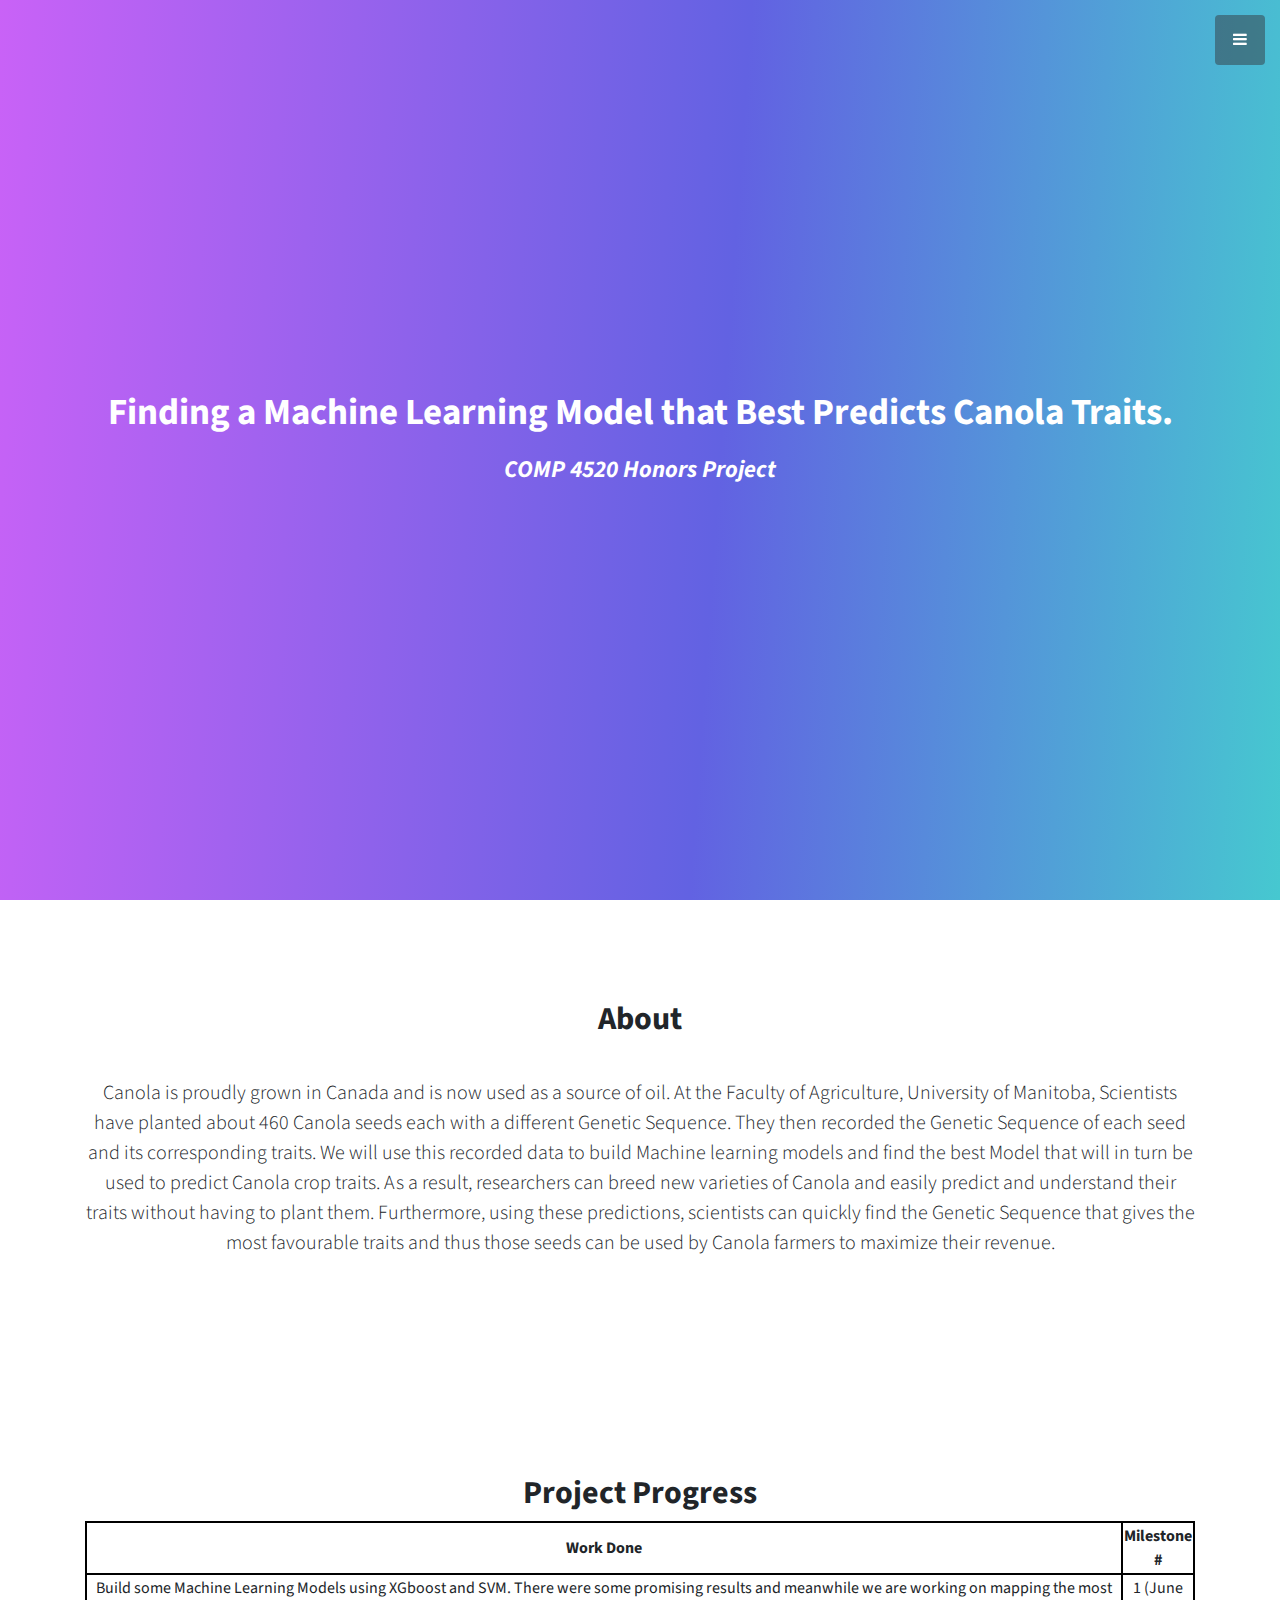
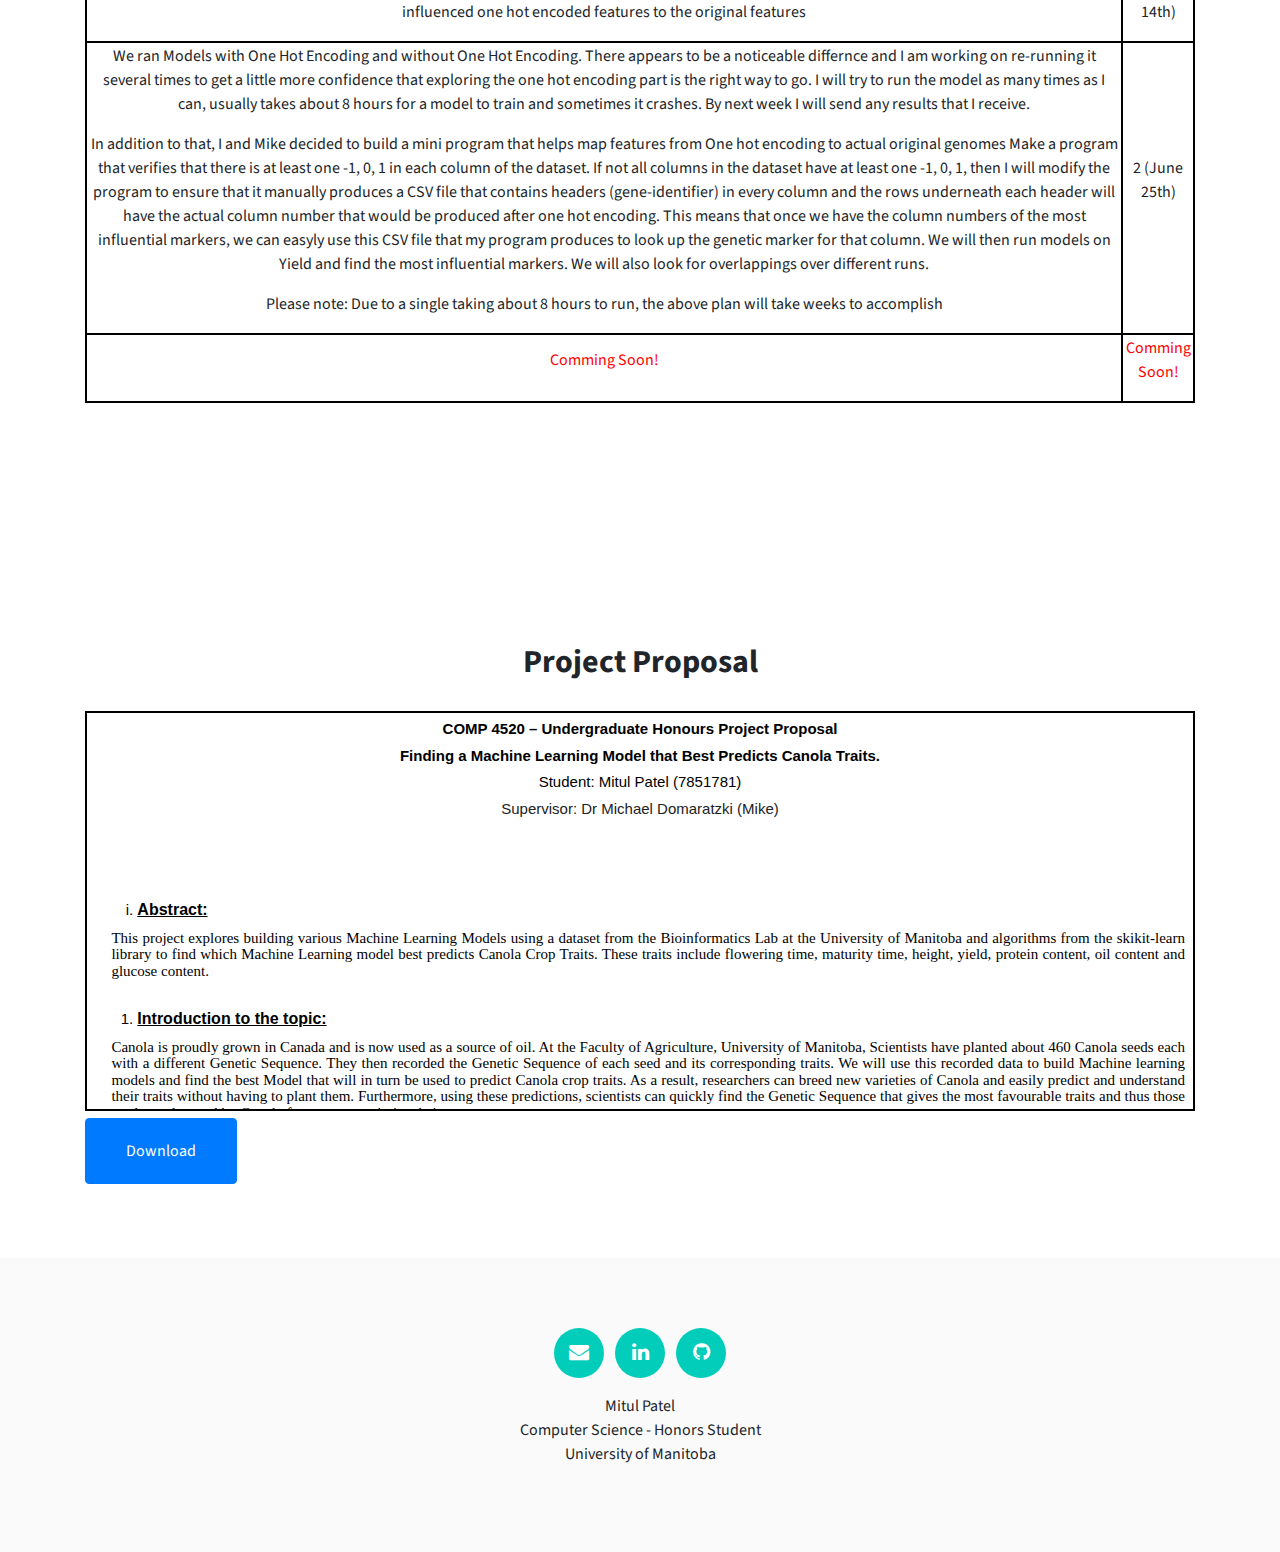
==== index.html @ 6c2f64d9 "update 2" ====
<!DOCTYPE html>
<html lang="en">

<head>
  <meta charset="UTF-8">
  <meta name="viewport" content="width=device-width, initial-scale=1, shrink-to-fit=no">
  <meta name="description" content="">
  <meta name="author" content="">
  <link rel="icon" type="image/png" href="images/favicon-32x32.png" sizes="32x32" />
  <link rel="icon" type="image/png" href="images/favicon-16x16.png" sizes="16x16" />

  <title>Bioinformatics Project</title>
  <!--stylesheet-->


  <link href="https://fonts.googleapis.com/css?family=Source+Sans+Pro:400,700,900" rel="stylesheet">
  <link href="https://maxcdn.bootstrapcdn.com/font-awesome/4.7.0/css/font-awesome.min.css" rel="stylesheet" type="text/css">
  <link href="styles/styles.css" rel="stylesheet" type="text/css">
  <link href="styles/custom-responsive-styles.css" rel="stylesheet" type="text/css">

  <!--scripts-->
  <script type="text/javascript" src="scripts/jquery-3.2.1.min.js"></script>
  <script type="text/javascript" src="scripts/all-plugins.js"></script>
  <script type="text/javascript" src="scripts/plugins-activate.js"></script>

  <style>
  table{

        border: solid 2px black;
  }

  tr, td, th{
    border: solid 2px black;
  }
  </style>

</head>

<body id="page-top">
  <!-- Navigation -->

  <a class="menu-toggle rounded" href="#">
    <i class="fa fa-bars"></i>
  </a>
  <nav id="sidebar-wrapper">
    <ul class="sidebar-nav">
      <li class="sidebar-brand">
        <a class="smooth-scroll" href="#Header"></a>
      </li>
      <li class="sidebar-nav-item">
        <a class="smooth-scroll" href="#page-top">Home</a>
      </li>
      <li class="sidebar-nav-item">
        <a class="smooth-scroll" href="#About">About</a>
      </li>
      <li class="sidebar-nav-item">
        <a class="smooth-scroll" href="#ProjectProgress">Project Progress</a>
      </li>
      <li class="sidebar-nav-item">
        <a class="smooth-scroll" href="#ProjectProposal">Project Proposal</a>
      </li>

    </ul>
  </nav>
  <!-- Header Starts -->
  <section id="Banner" class="content-section">
    <div class="container content-wrap text-center">
      <p style="font-weight: bold;font-size: 2.3em;">Finding a Machine Learning Model that Best Predicts Canola Traits.</p>
      <h3 >
          <em>COMP 4520 Honors Project</em>
        </h3>
    </div>
    <div class="overlay"></div>
  </section>
  <!-- Header Ends -->
  <!-- About Us Starts -->
  <section id="About" class="content-section">
    <div class="container text-center">
      <div class="row">
        <div class="col-lg-12">
          <div class="block-heading">
            <h2>About</h2>
          </div>
          <p class="lead">Canola is proudly grown in Canada and is now used as a source of oil. At the Faculty of Agriculture, University of Manitoba, Scientists have planted about 460 Canola seeds each with a different Genetic Sequence. They then recorded the Genetic Sequence of each seed and its corresponding traits. We will use this recorded data to build Machine learning models and find the best Model that will in turn be used to predict Canola crop traits. As a result, researchers can breed new varieties of Canola and easily predict and understand their traits without having to plant them. Furthermore, using these predictions, scientists can quickly find the Genetic Sequence that gives the most favourable traits and thus those seeds can be used by Canola farmers to maximize their revenue. </p>
        </div>
      </div>
    </div>
  </section>
  <!-- About Us Starts -->
  <section id="ProjectProgress" class="content-section text-center">
    <div class="container">
      <div class="block-heading">
        <h2>Project Progress</h2>
        <div>
          <table>

            <tr>
              <th style="width: 110%;">Work Done</th>
              <th>Milestone #</th>
            </tr>

            <tr>
              <td><p> Build some Machine Learning Models using XGboost and SVM. There were some promising results and meanwhile we are working on mapping the most influenced one hot encoded features to the original features </p></td>
              <td><p> 1 (June 14th)</p></td>
            </tr>
            
            <tr>
              <td>
                <p>We ran Models with One Hot Encoding and without One Hot Encoding. There appears to be a noticeable differnce and I am working on re-running it several times
                to get a little more confidence that exploring the one hot encoding part is the right way to go. I will try to run the model as many times as I can, usually takes about 8 hours for a model to train and sometimes it crashes. By next week I will send any results that I receive.</p>
                  
                <p>In addition to that, I and Mike decided to build a mini program that helps map features from One hot encoding to 
                actual original genomes

                
                Make a program that verifies that there is at least one -1, 0, 1 in each column of the dataset.
                If not all columns in the dataset have at least one -1, 0, 1, then I will modify the program to ensure that it manually produces a CSV file that contains headers (gene-identifier) in every column and 
                  the rows underneath each header will have the actual column number that would be produced after one hot encoding. This means that once we have the column numbers of the most influential markers, we can easyly use this
                  CSV file that my program produces to look up the genetic marker for that column.
                  
                  We will then run models on Yield and find the most influential markers. We will also look for overlappings over different runs.</p>
               
                <p>Please note: Due to a single taking about 8 hours to run, the above plan will take weeks to accomplish</p>
                
              </td>
              <td><p > 2 (June 25th)</p></td>
            </tr>
            
            <tr>
              <td><p style="color:red" >Comming Soon!</p></td>
              <td><p style="color:red" >Comming Soon!</p></td>
            </tr>

          </table>
        </div>

      </div>

  </section>
  <section class="content-section text-center" id="ProjectProposal">
    <div class="container">
      <div class="block-heading">
        <h2 style="margin-bottom:30px">Project Proposal </h2>
        <iframe src="Template-UGradHonours.html" style="width: -webkit-fill-available;
    height: 400px;    border: solid 2px black;"></iframe><button type="submit" style="float:left" class="btn btn-primary btn-xl" onclick="window.open('UGradHonours.pdf')">Download</button>




      </div>



    </div>
  </section>

  <footer class="footer text-center">
    <div class="container">
      <ul class="list-inline">
        <li class="list-inline-item">
          <a class="social-link rounded-circle text-white" href="mailto:patelm5@myumanitoba.ca">
              <i class="fa fa-envelope" aria-hidden="true"></i>
            </a>
        </li>

        <li class="list-inline-item">
          <a class="social-link rounded-circle text-white" href="https://www.linkedin.com/in/mitul-patel-6a8853182/">
              <i class="fa fa-linkedin" aria-hidden="true"></i>
            </a>
        </li>

        <li class="list-inline-item">
          <a class="social-link rounded-circle text-white" href="https://github.com/Mitul264">
              <i class="fa fa-github" aria-hidden="true"></i>
            </a>
        </li>


      </ul>
      <p>Mitul Patel<br>Computer Science - Honors Student<br>University of Manitoba</p>

    </div>
  </footer>
</body>

</html>
---- styles/custom-responsive-styles.css ----
/*Extra small devices (portrait phones, less than 576px)*/
@media (max-width: 575px) {
  .content-section {
    padding-top: 70px;
    padding-bottom: 70px;
  }
  .logo i {
    font-size: 40px;
  }
  #Banner .content-wrap h1 {
    font-size: 36px;
  }
  #Banner .content-wrap h3 {
    font-size: 20px;
  }



  .btn-xl {
    padding: 15px 30px;
  }
  .content-section-heading h2 {
    font-size: 30px;
  }
  #Portfolio .portfolio-wrapper .each-portfolio {
    float: none;
    margin: 0 auto 20px;
    width: 100%;
    display: block;
  }
  #customers-testimonials .item {
    margin-bottom: 0;
  }
  #Contact .contact-wrapper {
    border-right: none;
    margin-right: 0;
    padding: 0;
  }
  #Contact .contact-wrapper span {
    font-size: 18px;
  }
  .address-block,
  #Contact .address-block.border-bottom {
    margin-bottom: 40px;
    padding: 0 15px 30px;
  }
  footer.footer .social-link {
    height: 50px;
    width: 50px;
    font-size: 18px;
  }
  .owl-nav {
    display: none !important;
  }
}
/*Small devices (landscape phones, 576px and up)*/
@media (min-width: 576px) and (max-width: 767px) {
  .logo i {
    font-size: 40px;
  }
  .content-section {
    padding-top: 70px;
    padding-bottom: 70px;
  }
  #Banner .content-wrap h1 {
    font-size: 36px;
  }
  #Banner .content-wrap h3 {
    font-size: 20px;
  }
  .btn-xl {
    padding: 15px 30px;
  }
  .content-section-heading h2 {
    font-size: 30px;
  }
  #Portfolio .portfolio-wrapper .each-portfolio {
    float: none;
    margin: 0 auto 20px;
    width: 100%;
    display: block;
  }
  #customers-testimonials .item {
    margin-bottom: 0;
  }
  #Contact .contact-wrapper {
    border-right: none;
    margin-right: 0;
    padding: 0;
  }
  #Contact .contact-wrapper span {
    font-size: 18px;
  }
  .address-block,
  #Contact .address-block.border-bottom {
    margin-bottom: 40px;
    padding: 0 15px 30px;
  }
  footer.footer .social-link {
    height: 50px;
    width: 50px;
    font-size: 18px;
  }
  .owl-nav {
    display: none !important;
  }
}
/*Medium devices (tablets, 768px and up)*/
@media (min-width: 768px) and (max-width: 991px) {
  .content-section {
    padding-top: 70px;
    padding-bottom: 70px;
  }
  #Banner .content-wrap h1 {
    font-size: 40px;
  }
  #Banner .content-wrap h3 {
    font-size: 24px;
  }
  .btn-xl {
    padding: 20px 30px;
  }
  .content-section-heading h2 {
    font-size: 30px;
  }
  #Contact .contact-wrapper span {
    font-size: 16px;
  }
  footer.footer .social-link {
    height: 50px;
    width: 50px;
    font-size: 18px;
  }
  .owl-nav {
    display: none !important;
  }
  #Contact .c-icon {
    margin-right: 10px;
  }
}
/*Large devices (desktops, 992px and up)*/
@media (min-width: 992px) and (max-width: 1199px) {
  .content-section {
    padding-top: 70px;
    padding-bottom: 70px;
  }
  #Banner .content-wrap h1 {
    font-size: 40px;
  }
  #Banner .content-wrap h3 {
    font-size: 24px;
  }
  .btn-xl {
    padding: 20px 30px;
  }
  .content-section-heading h2 {
    font-size: 30px;
  }
  #Contact .contact-wrapper span {
    font-size: 16px;
  }
  footer.footer .social-link {
    height: 50px;
    width: 50px;
    font-size: 18px;
  }
  .owl-nav {
    display: none !important;
  }
  #Contact .c-icon {
    margin-right: 10px;
  }
}
/*Extra large devices (large desktops, 1200px and up)*/
@media (min-width: 1200px) {}
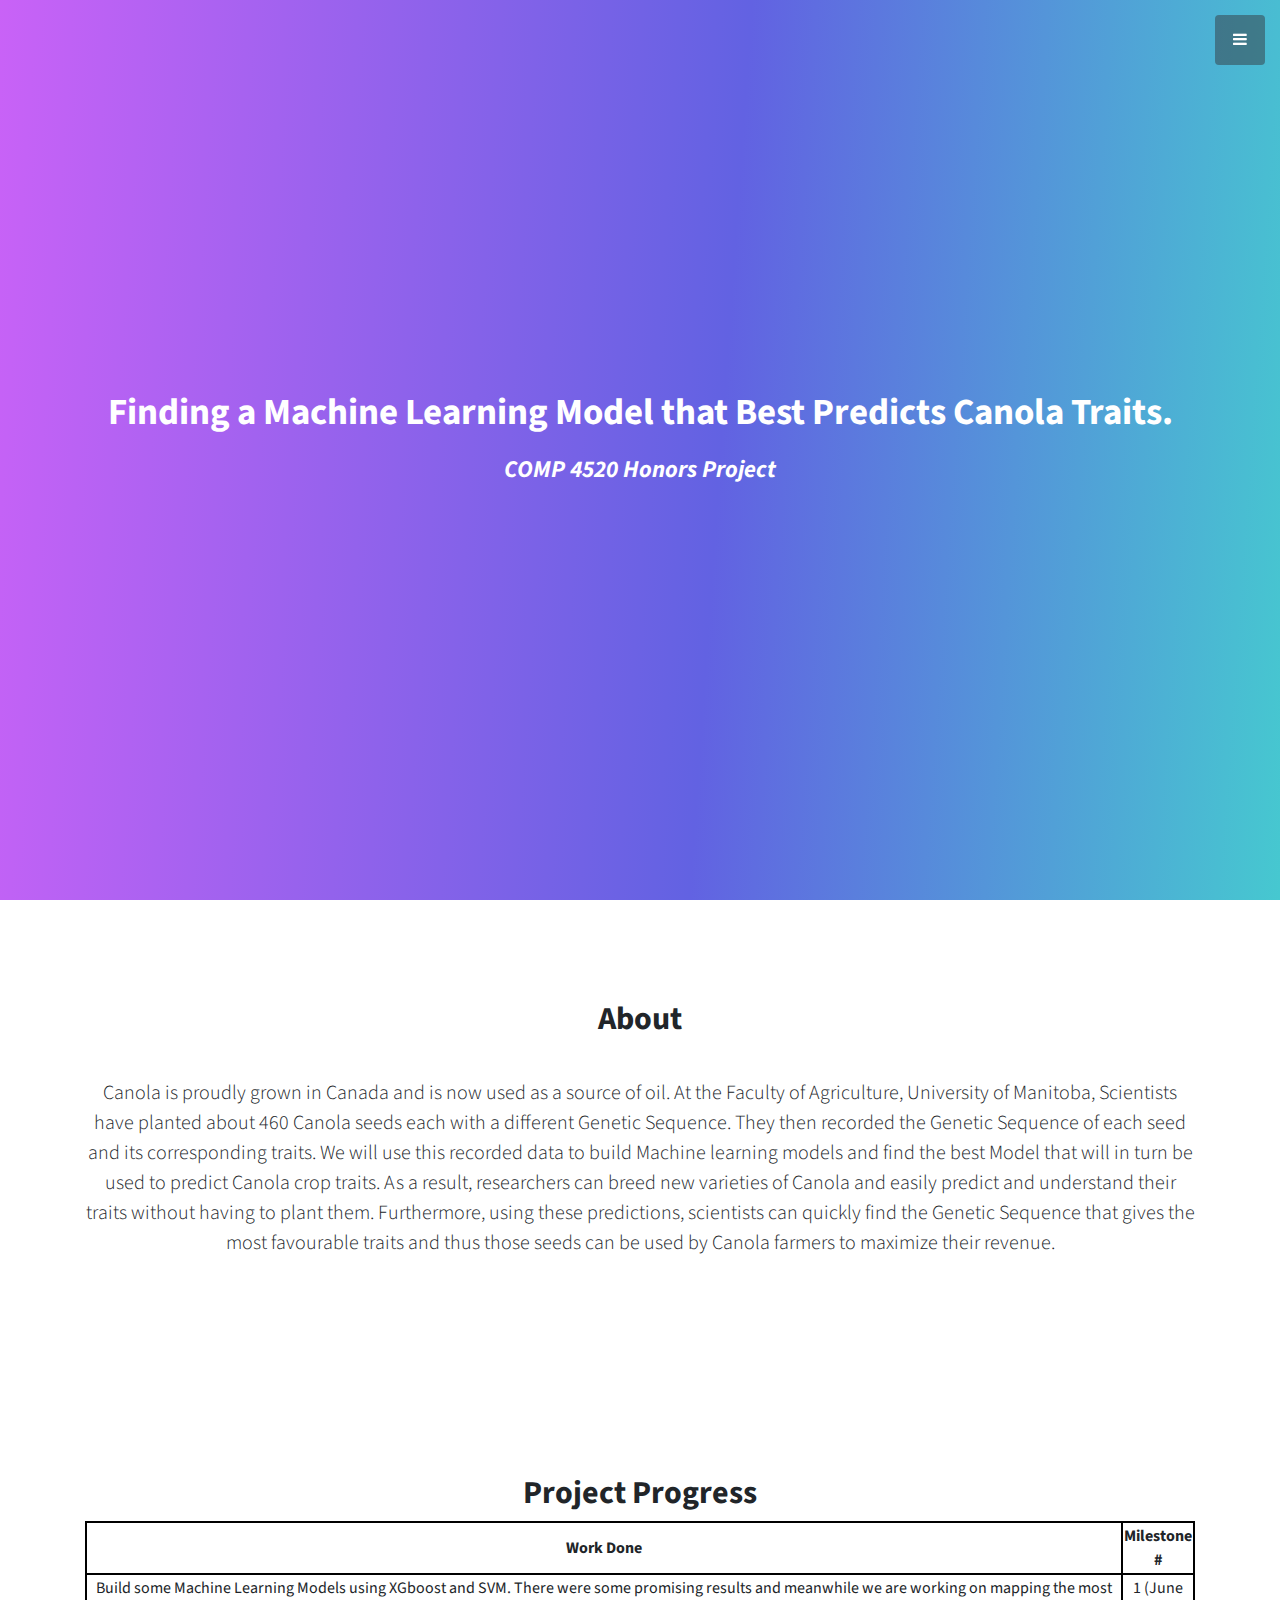
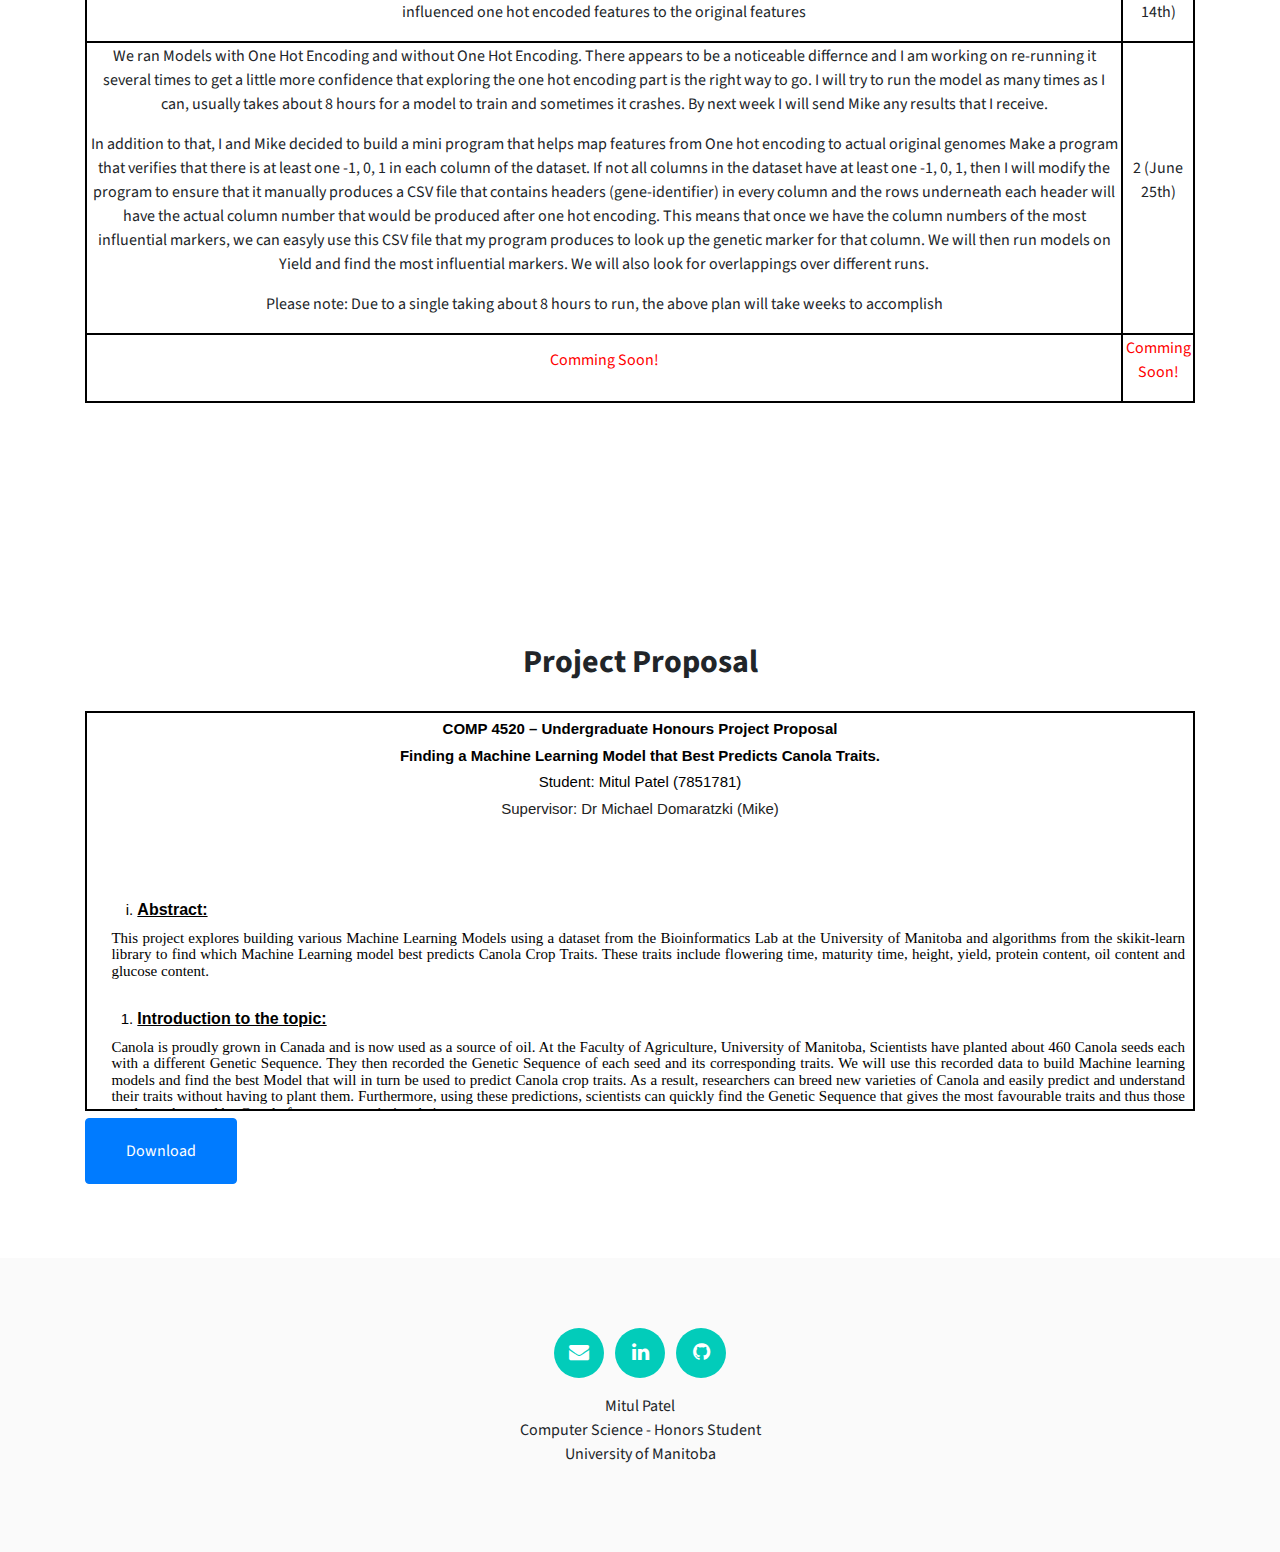
==== commit eb9c8a99: "updated" ====
--- a/index.html
+++ b/index.html
@@ -107,7 +107,7 @@
             <tr>
               <td>
                 <p>We ran Models with One Hot Encoding and without One Hot Encoding. There appears to be a noticeable differnce and I am working on re-running it several times
-                to get a little more confidence that exploring the one hot encoding part is the right way to go. I will try to run the model as many times as I can, usually takes about 8 hours for a model to train and sometimes it crashes. By next week I will send any results that I receive.</p>
+                to get a little more confidence that exploring the one hot encoding part is the right way to go. I will try to run the model as many times as I can, usually takes about 8 hours for a model to train and sometimes it crashes. By next week I will send Mike any results that I receive.</p>
                   
                 <p>In addition to that, I and Mike decided to build a mini program that helps map features from One hot encoding to 
                 actual original genomes
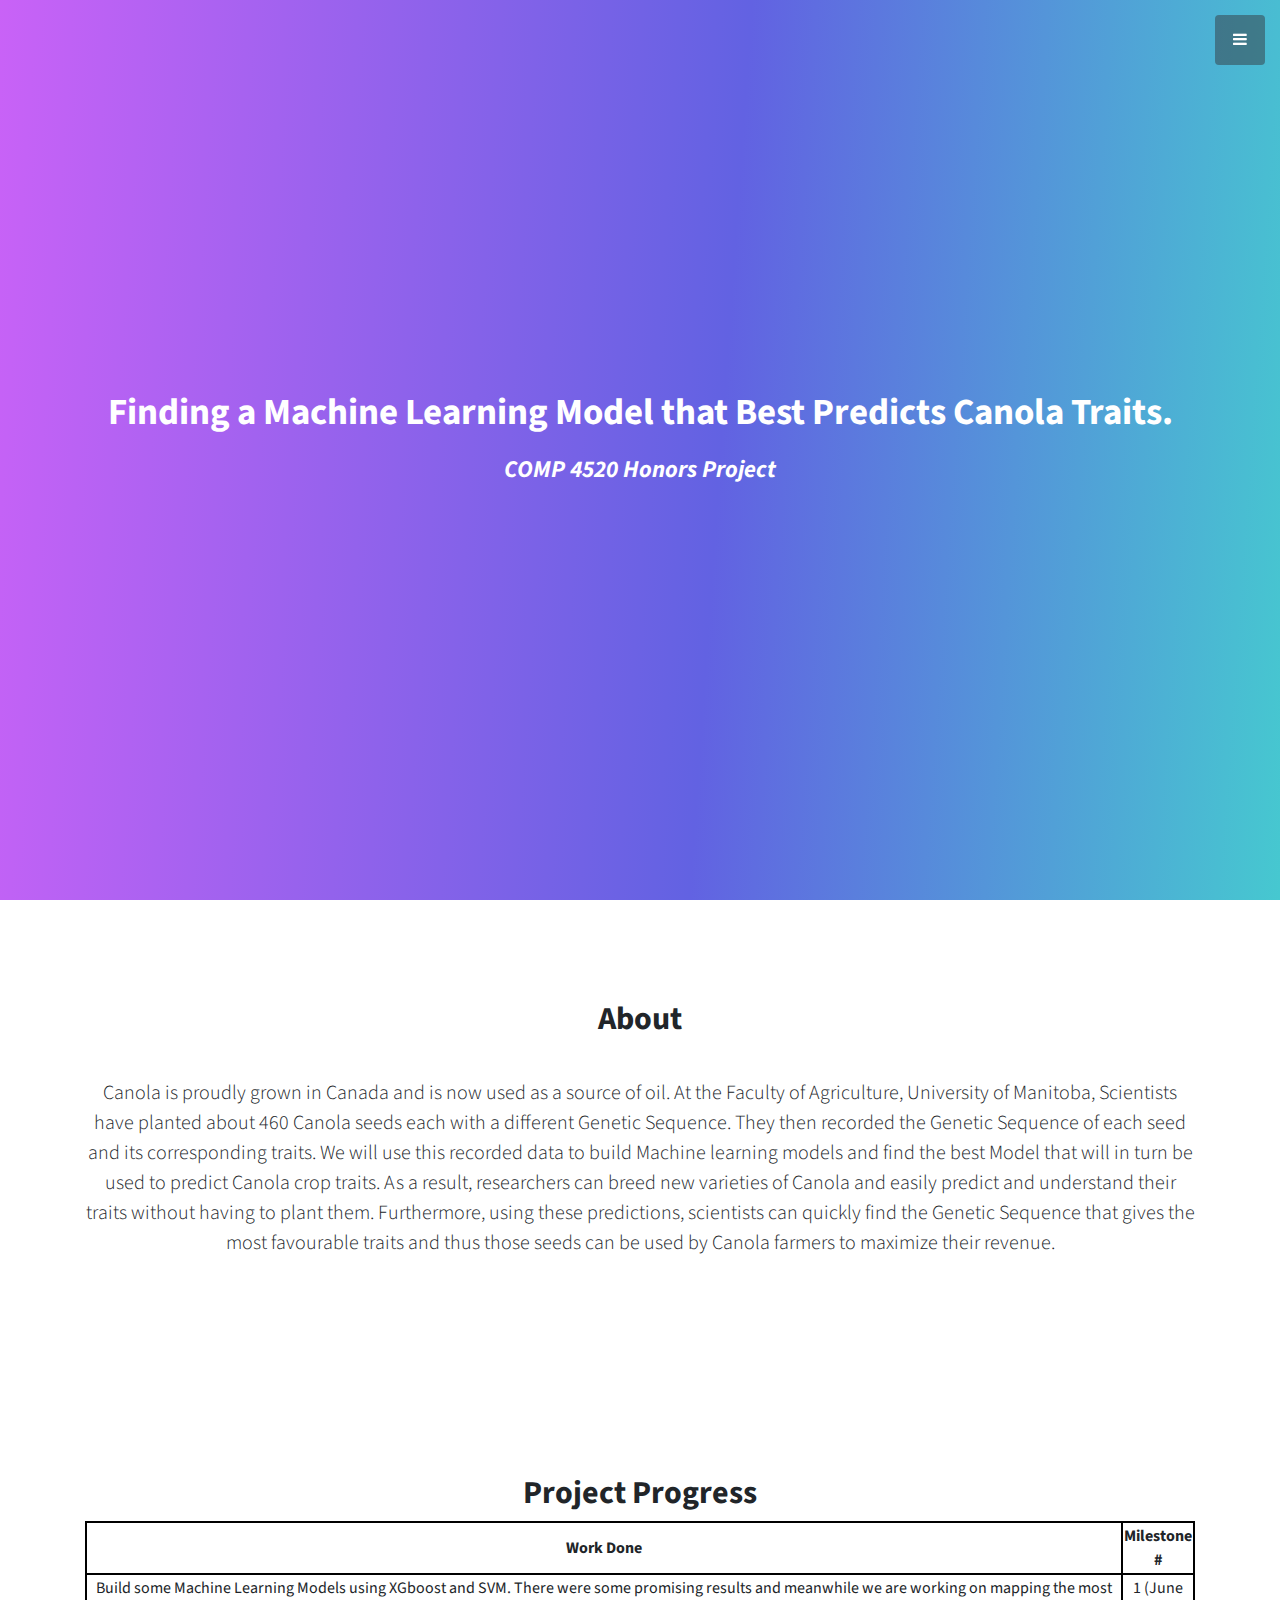
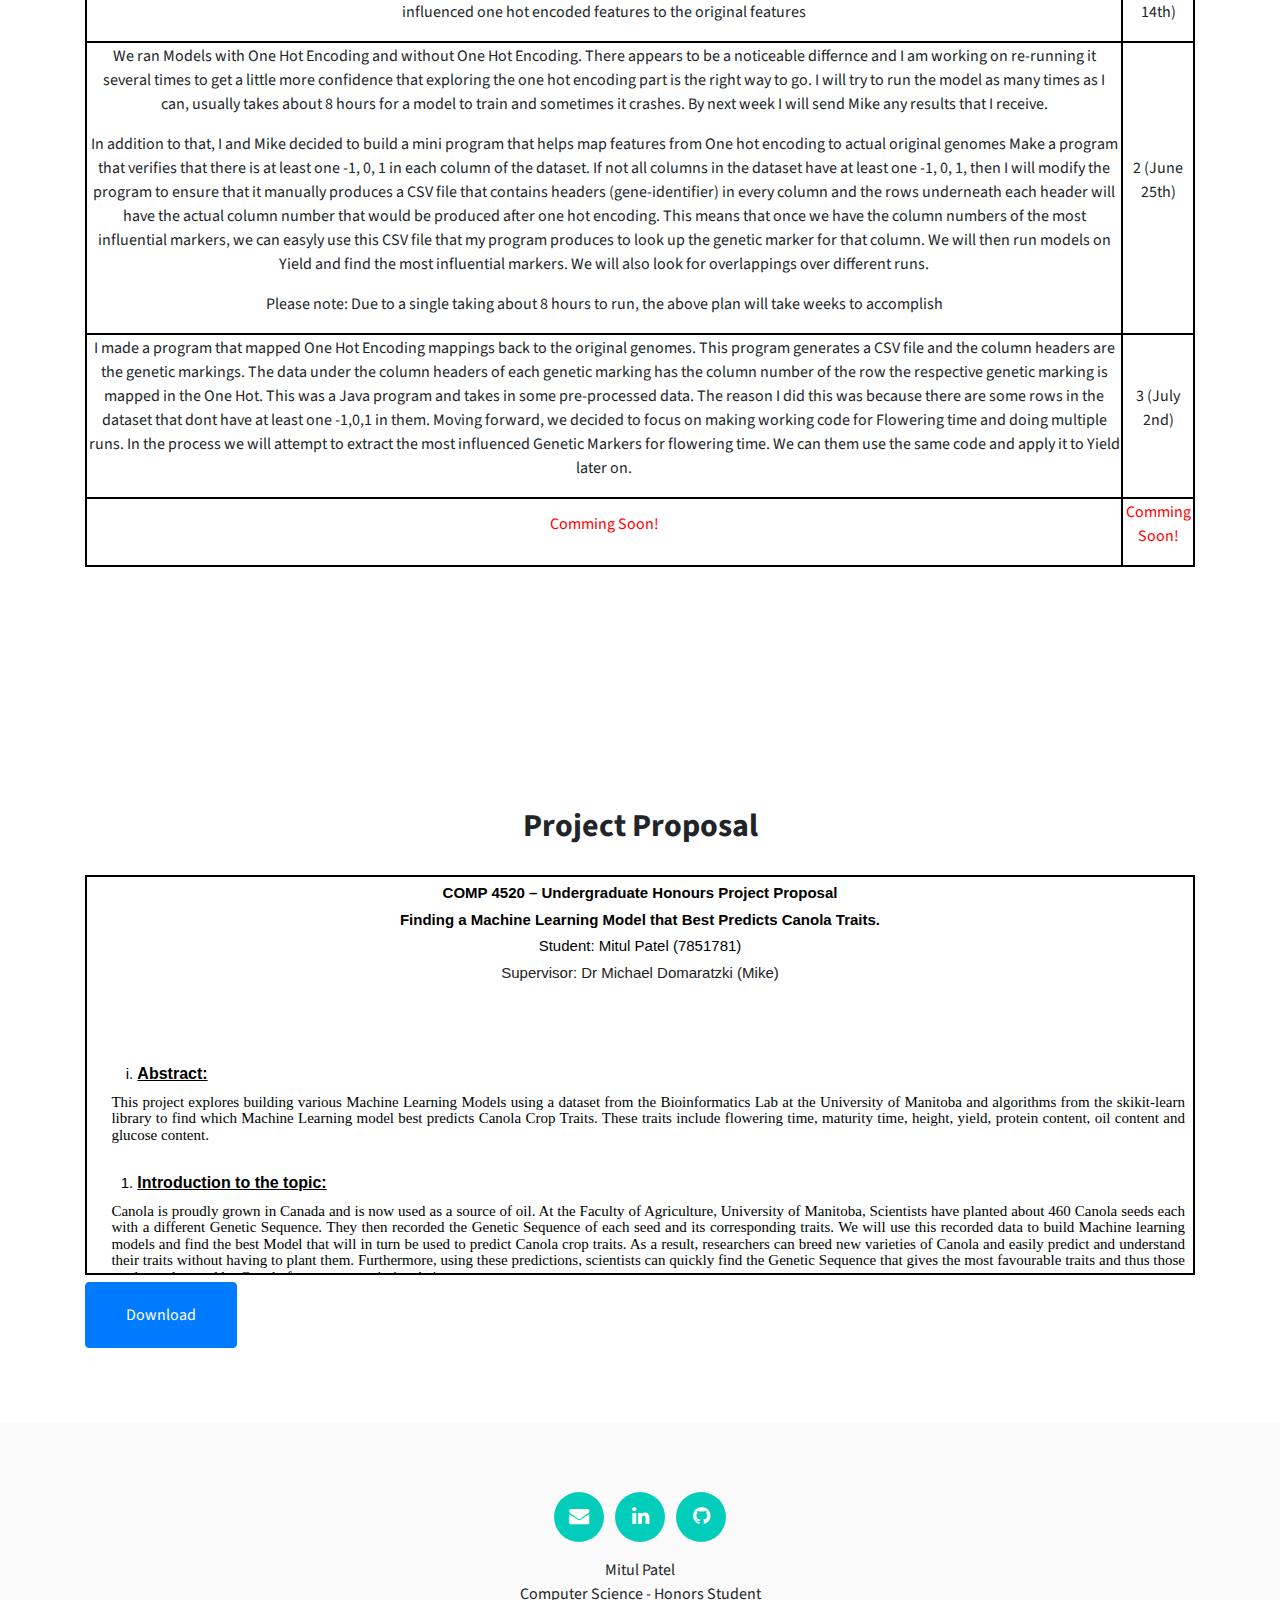
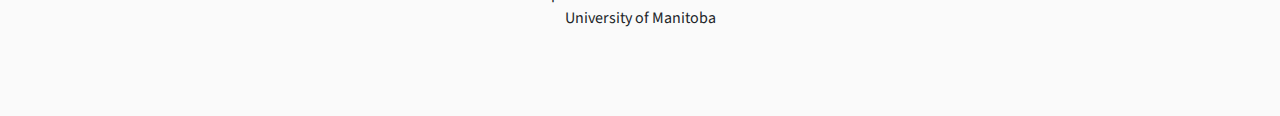
==== commit abd0452b: "Update index.html" ====
--- a/index.html
+++ b/index.html
@@ -127,6 +127,15 @@
             </tr>
             
             <tr>
+              <td><p>I made a program that mapped One Hot Encoding mappings back to the original genomes. This program generates a CSV file and the column headers are the genetic markings. The data under the column headers of each
+                genetic marking has the column number of the row the respective genetic marking is mapped in the One Hot. This was a Java program and takes in some pre-processed data. The reason I did this was because there are some rows
+                in the dataset that dont have at least one -1,0,1 in them. Moving forward, we decided to focus on making working code for Flowering time and doing multiple runs. In the process we will attempt
+                to extract the most influenced Genetic Markers for flowering time. We can them use the same code and apply it to Yield later on.
+                </p></td>
+              <td><p>3 (July 2nd)</p></td>
+            </tr>
+            
+            <tr>
               <td><p style="color:red" >Comming Soon!</p></td>
               <td><p style="color:red" >Comming Soon!</p></td>
             </tr>
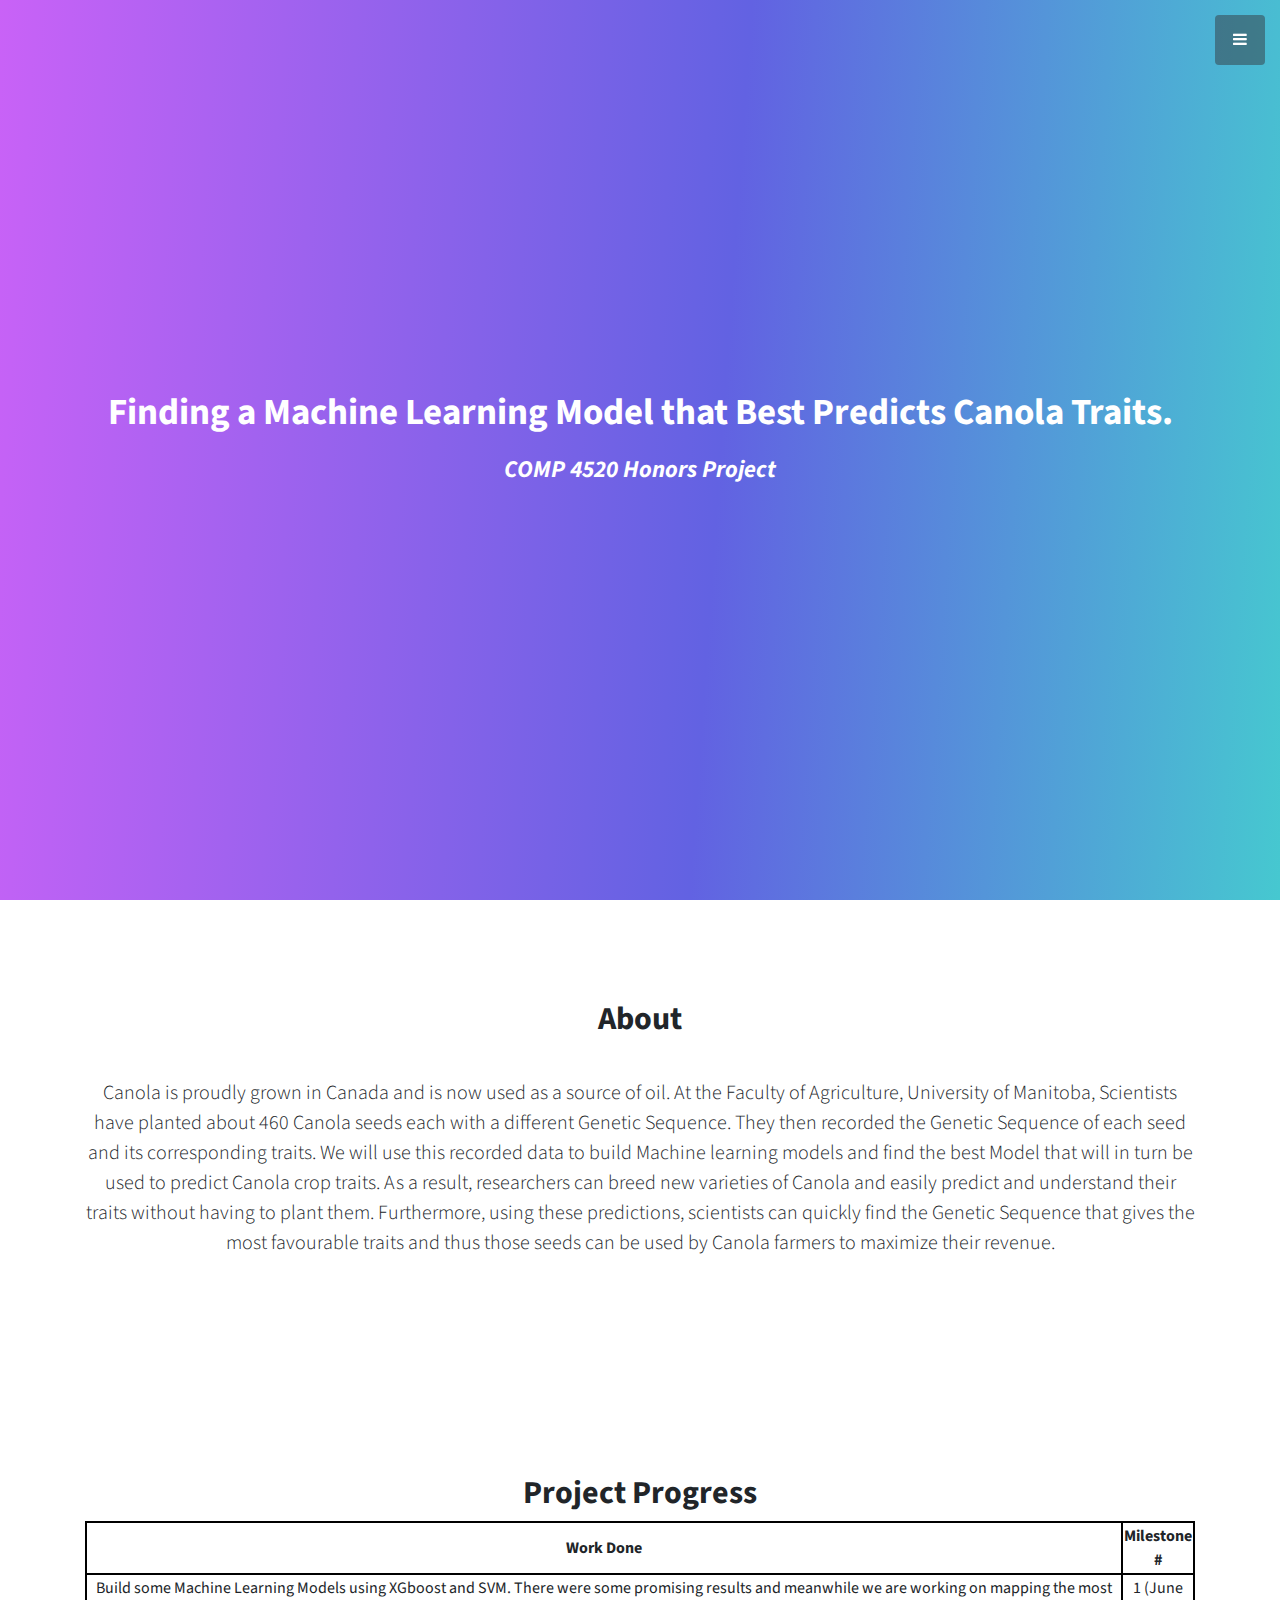
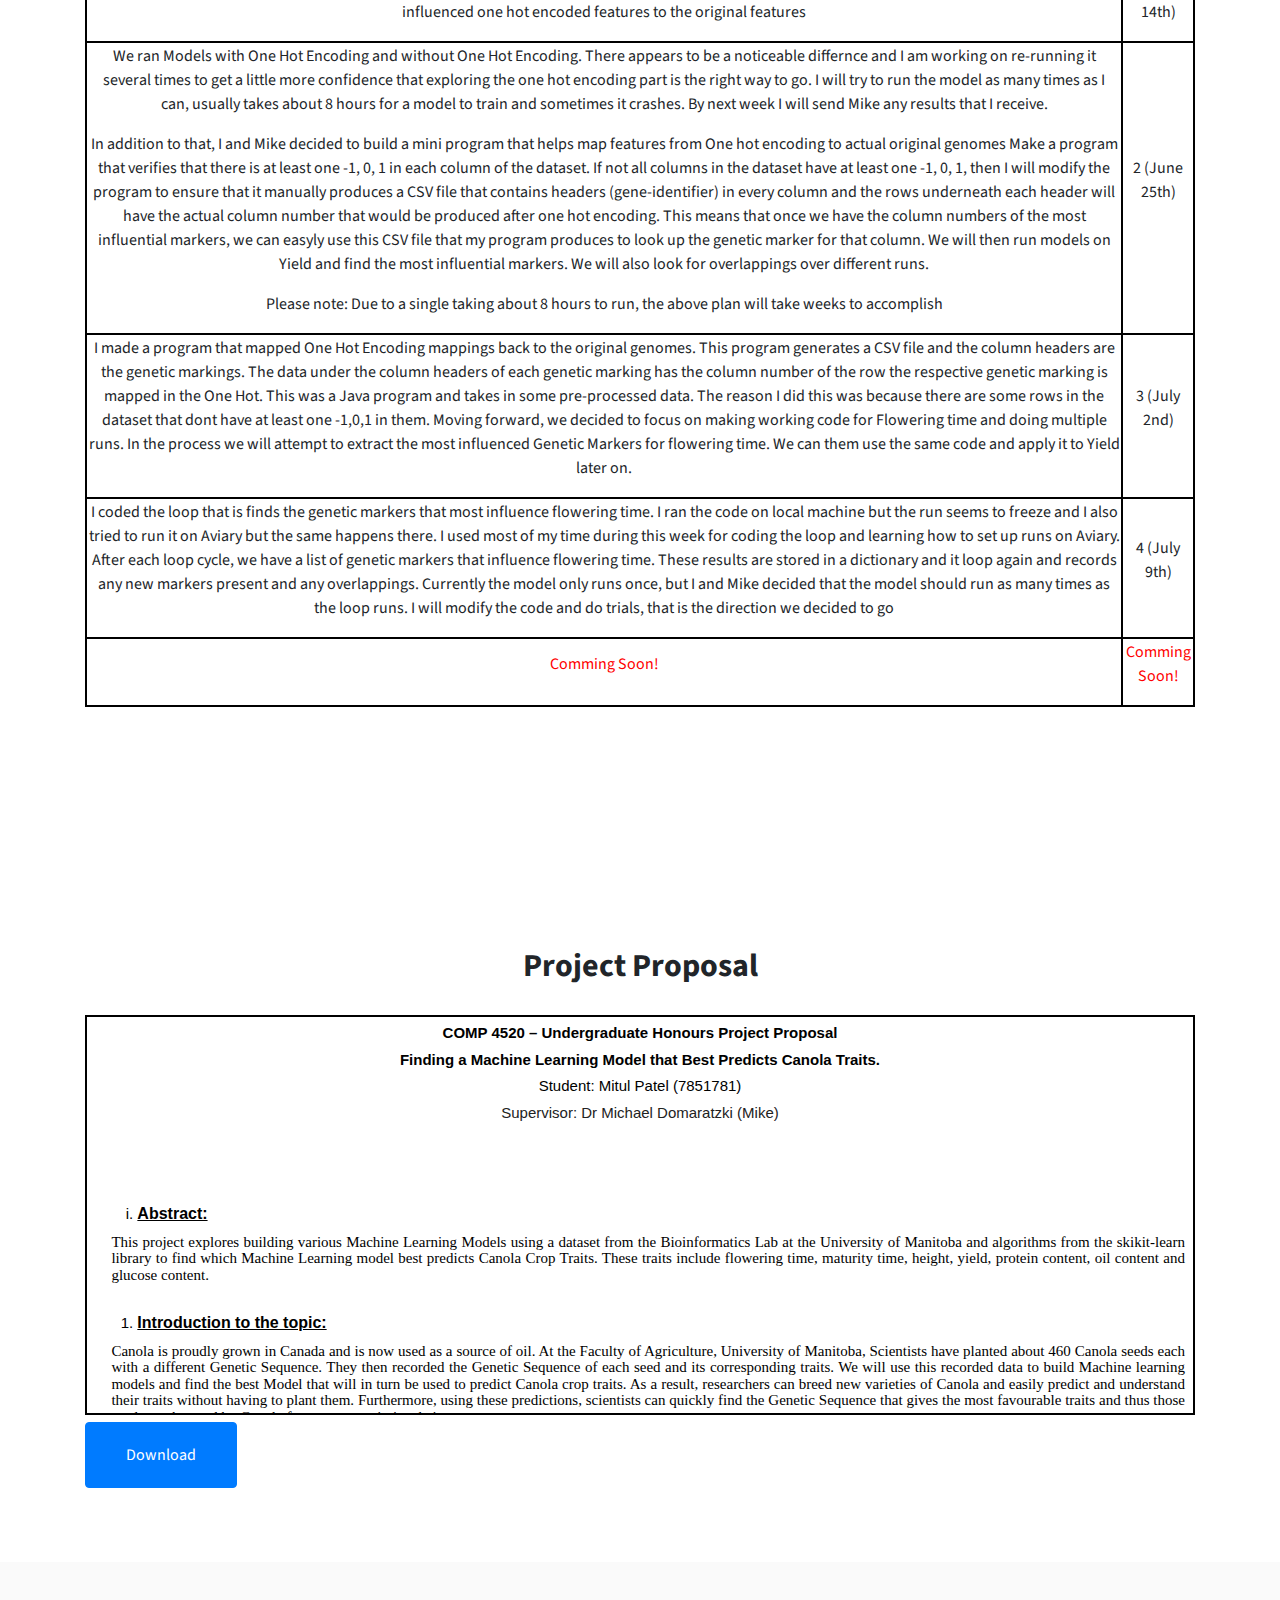
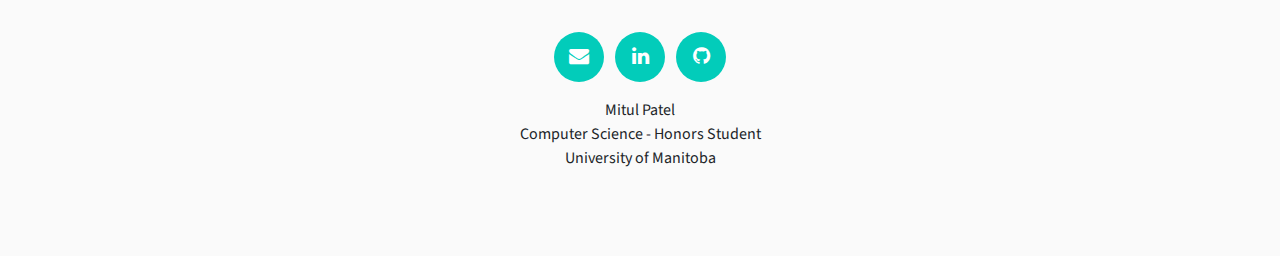
==== commit a5057b2d: "Update index.html" ====
--- a/index.html
+++ b/index.html
@@ -135,6 +135,14 @@
               <td><p>3 (July 2nd)</p></td>
             </tr>
             
+             <tr>
+              <td><p>I coded the loop that is finds the genetic markers that most influence flowering time. I ran the code on local machine but the run seems to freeze and I also tried to run 
+                it on Aviary but the same happens there. I used most of my time during this week for coding the loop and learning how to set up runs on Aviary. After each loop cycle, we have a list
+                of genetic markers that influence flowering time. These results are stored in a dictionary and it loop again and records any new markers present and any overlappings. Currently
+                the model only runs once, but I and Mike decided that the model should run as many times as the loop runs. I will modify the code and do trials, that is the direction we decided to go</p></td>
+              <td><p>4 (July 9th)</p></td>
+            </tr>
+            
             <tr>
               <td><p style="color:red" >Comming Soon!</p></td>
               <td><p style="color:red" >Comming Soon!</p></td>
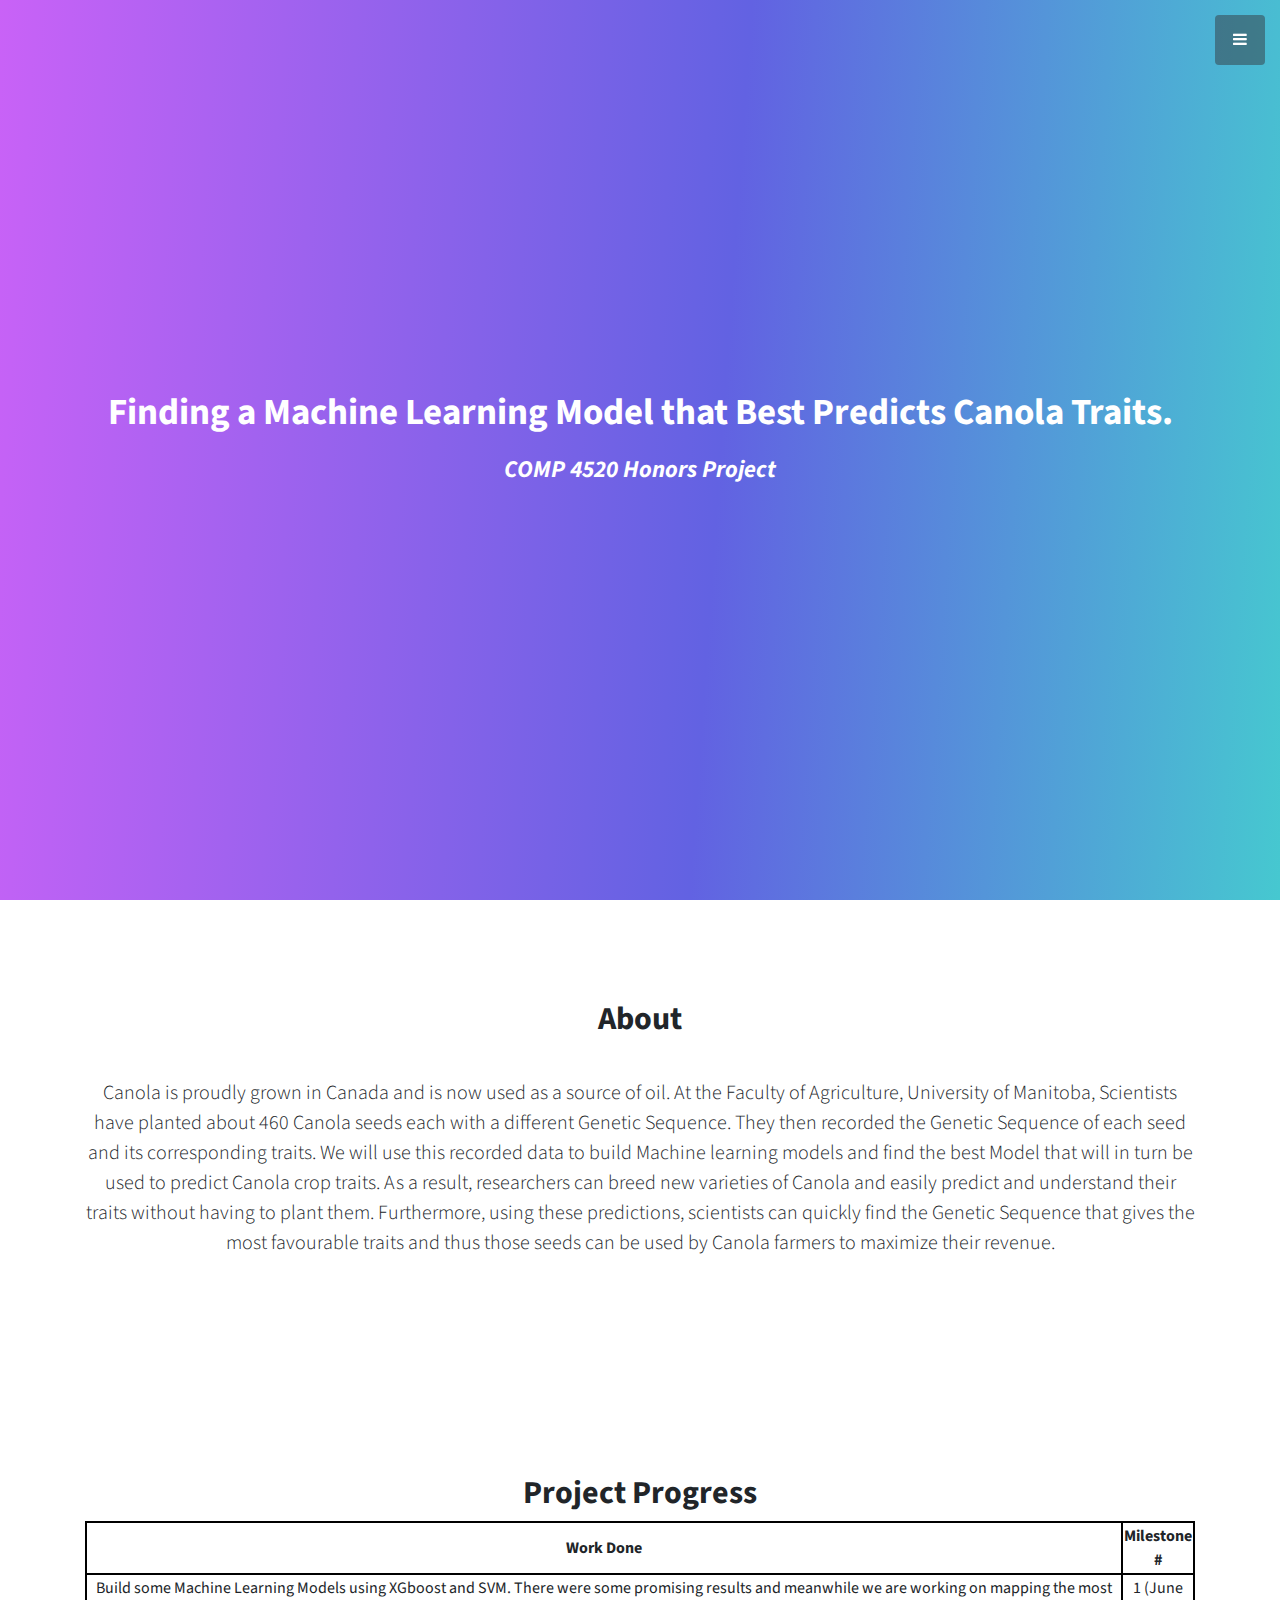
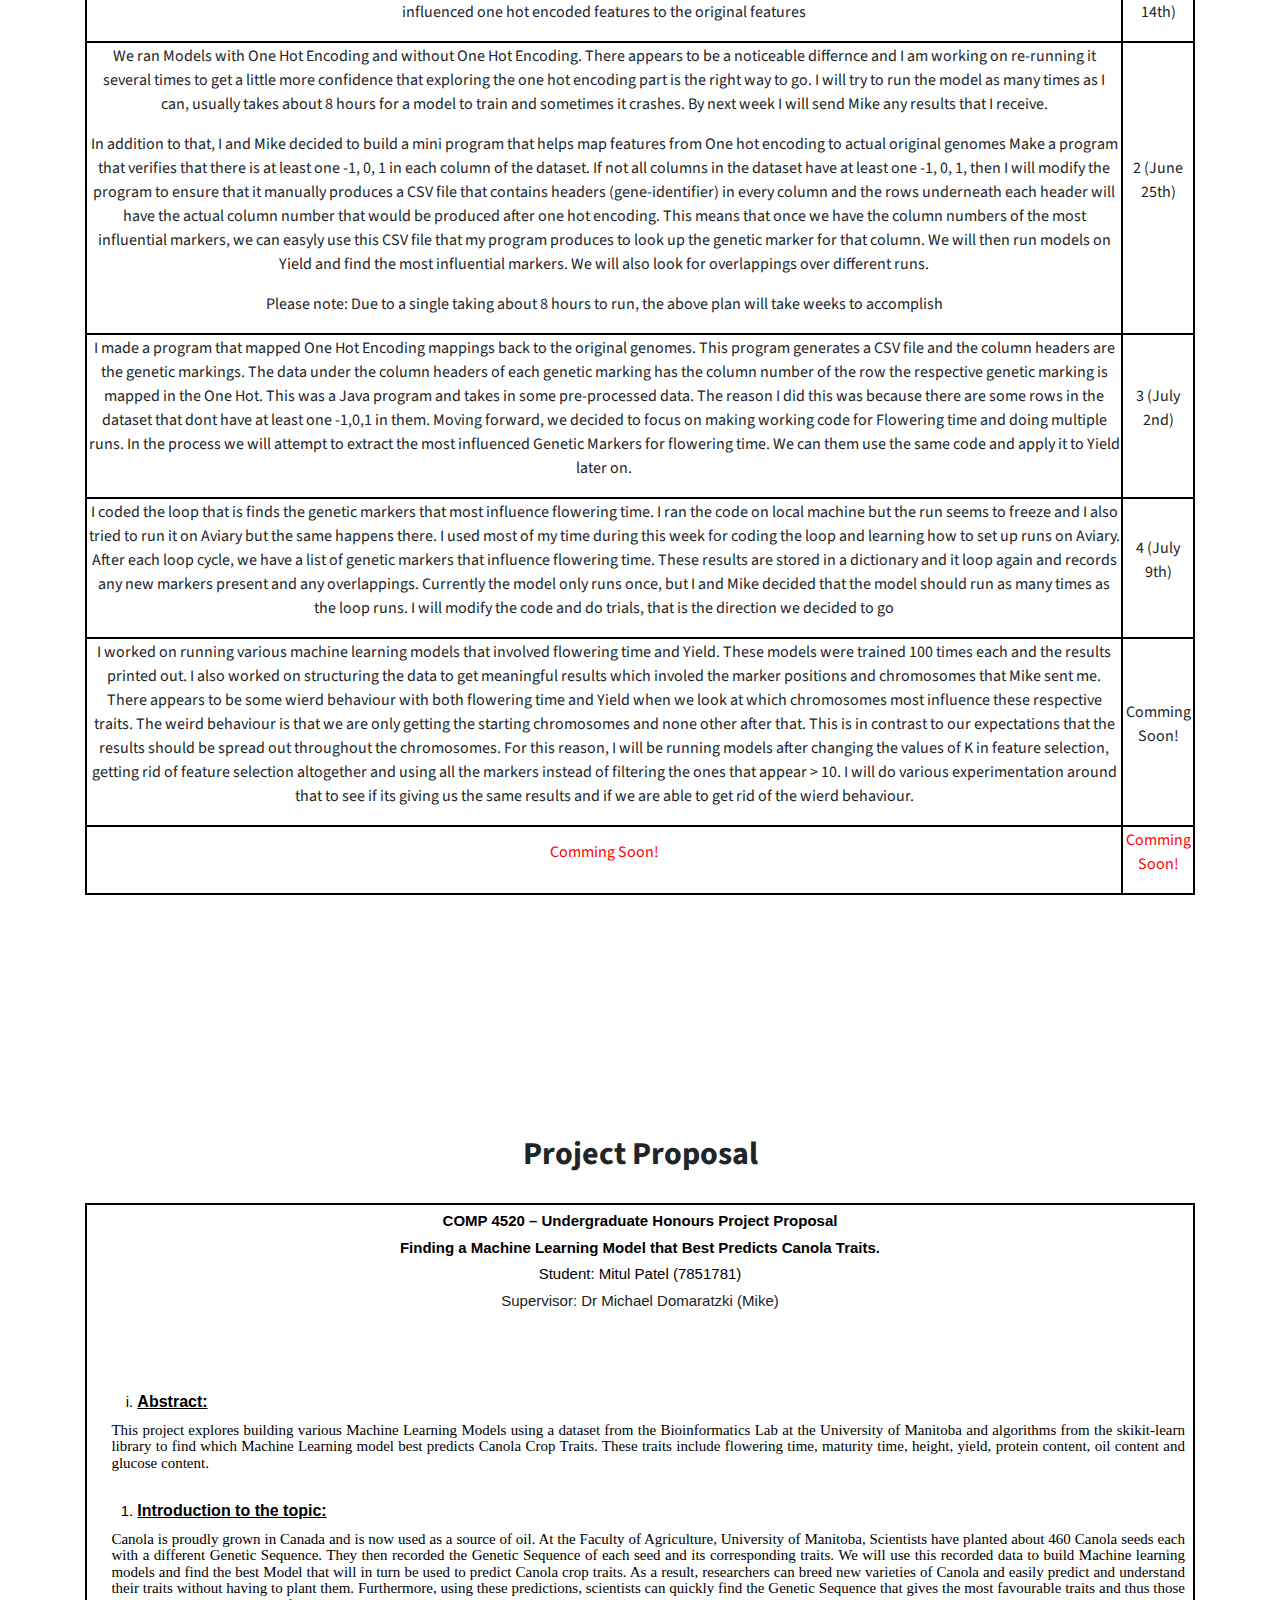
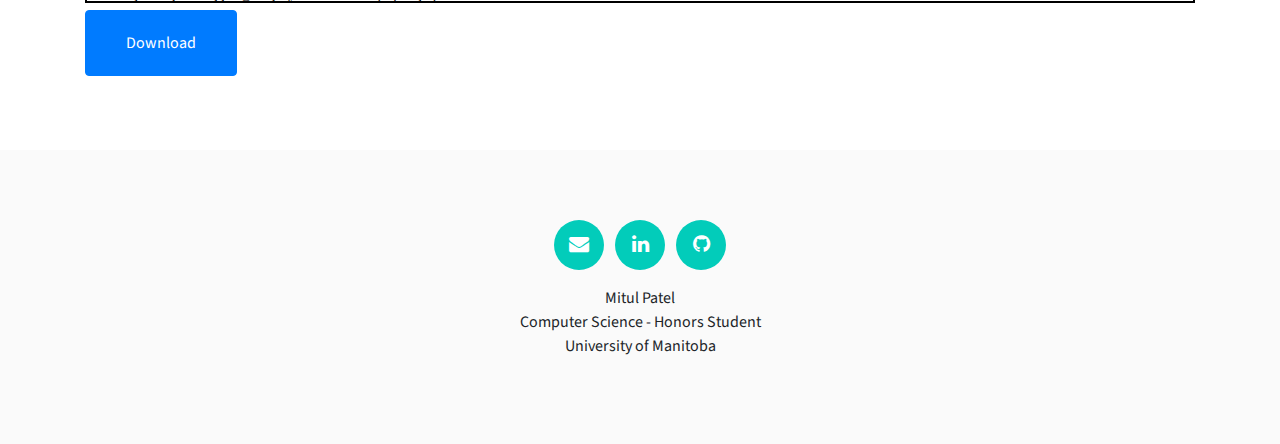
==== commit d5111541: "Update index.html" ====
--- a/index.html
+++ b/index.html
@@ -144,6 +144,16 @@
             </tr>
             
             <tr>
+              <td><p>I worked on running various machine learning models that involved flowering time and Yield. These models were trained 100 times each and the results printed out.
+                I also worked on structuring the data to get meaningful results which involed the marker positions and chromosomes that Mike sent me. There appears to be some wierd 
+                behaviour with both flowering time and Yield when we look at which chromosomes most influence these respective traits. The weird behaviour is that we are only getting the starting
+                chromosomes and none other after that. This is in contrast to our expectations that the results should be spread out throughout the chromosomes. For this reason, I will be running models after 
+                changing the values of K in feature selection, getting rid of feature selection altogether and using all the markers instead of filtering the ones that appear > 10. I will do
+                various experimentation around that to see if its giving us the same results and if we are able to get rid of the wierd behaviour.</p></td>
+              <td><p>Comming Soon!</p></td>
+            </tr>
+            
+             <tr>
               <td><p style="color:red" >Comming Soon!</p></td>
               <td><p style="color:red" >Comming Soon!</p></td>
             </tr>
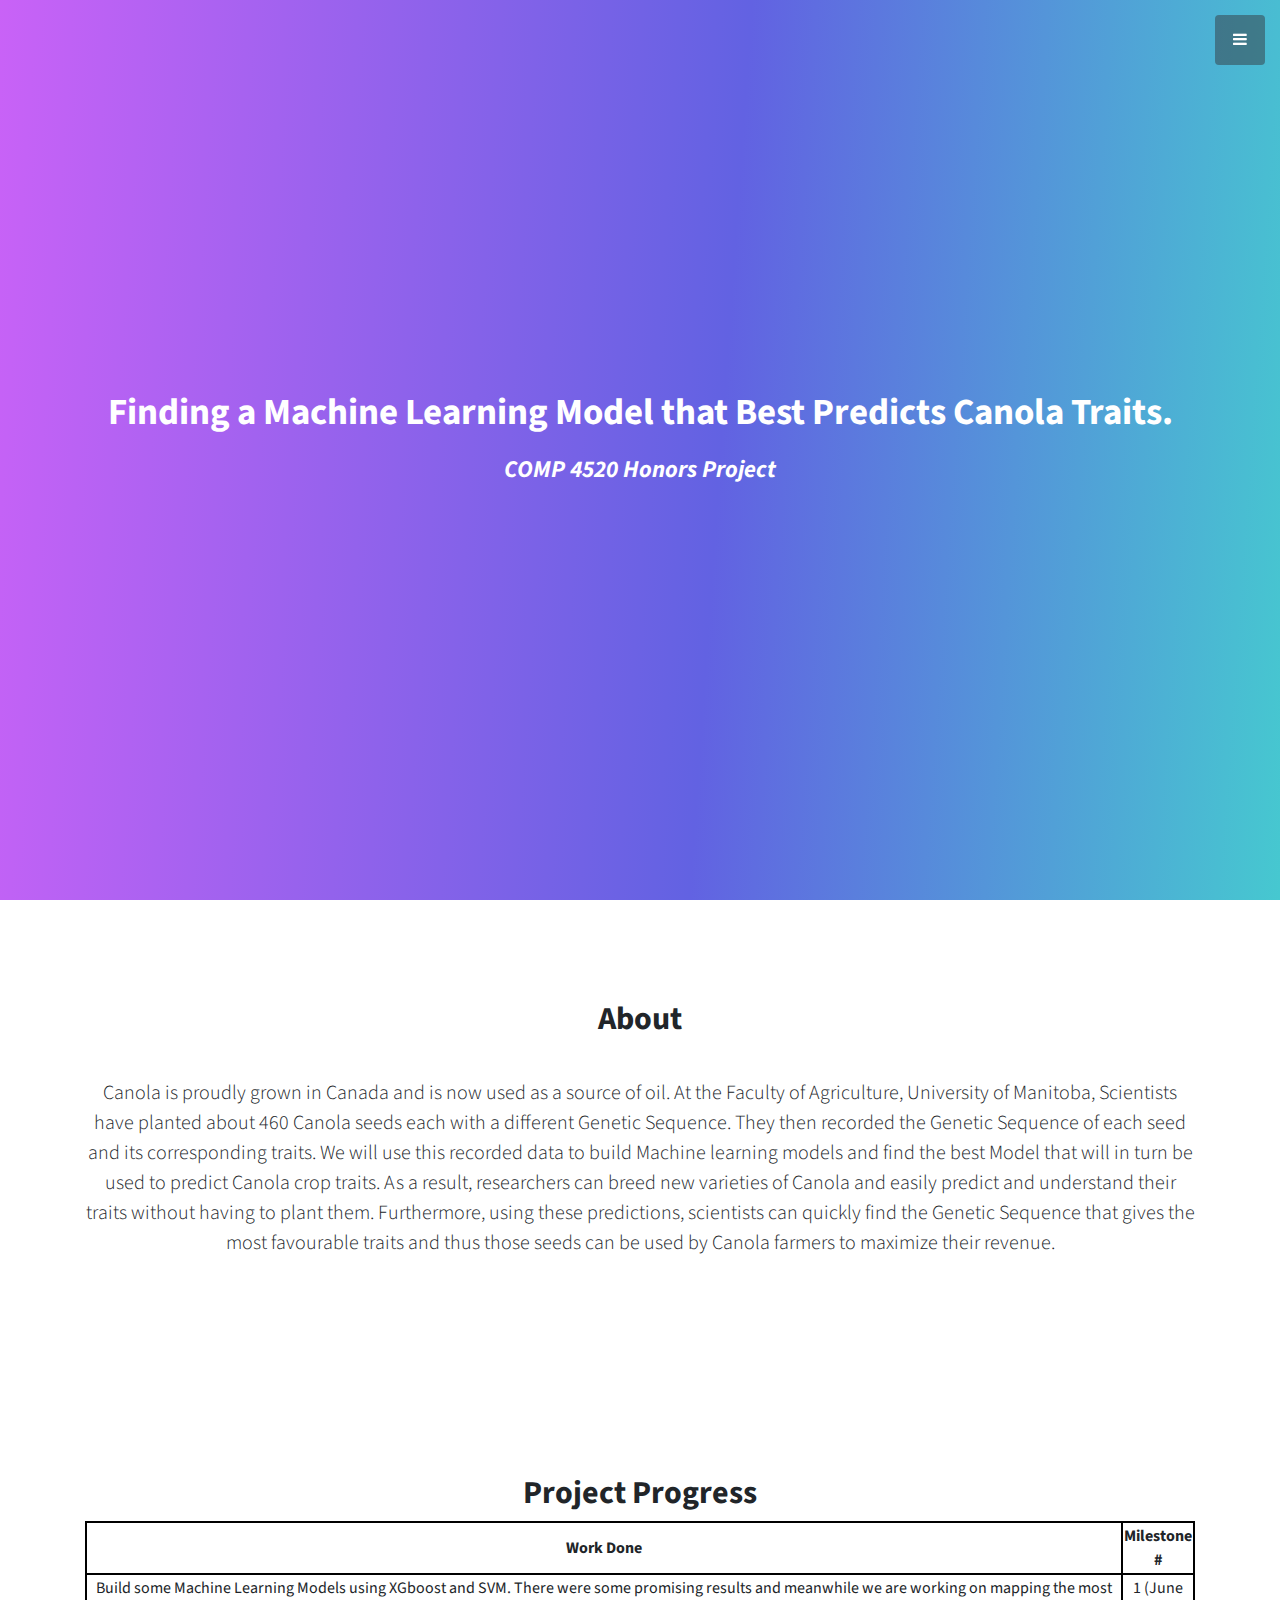
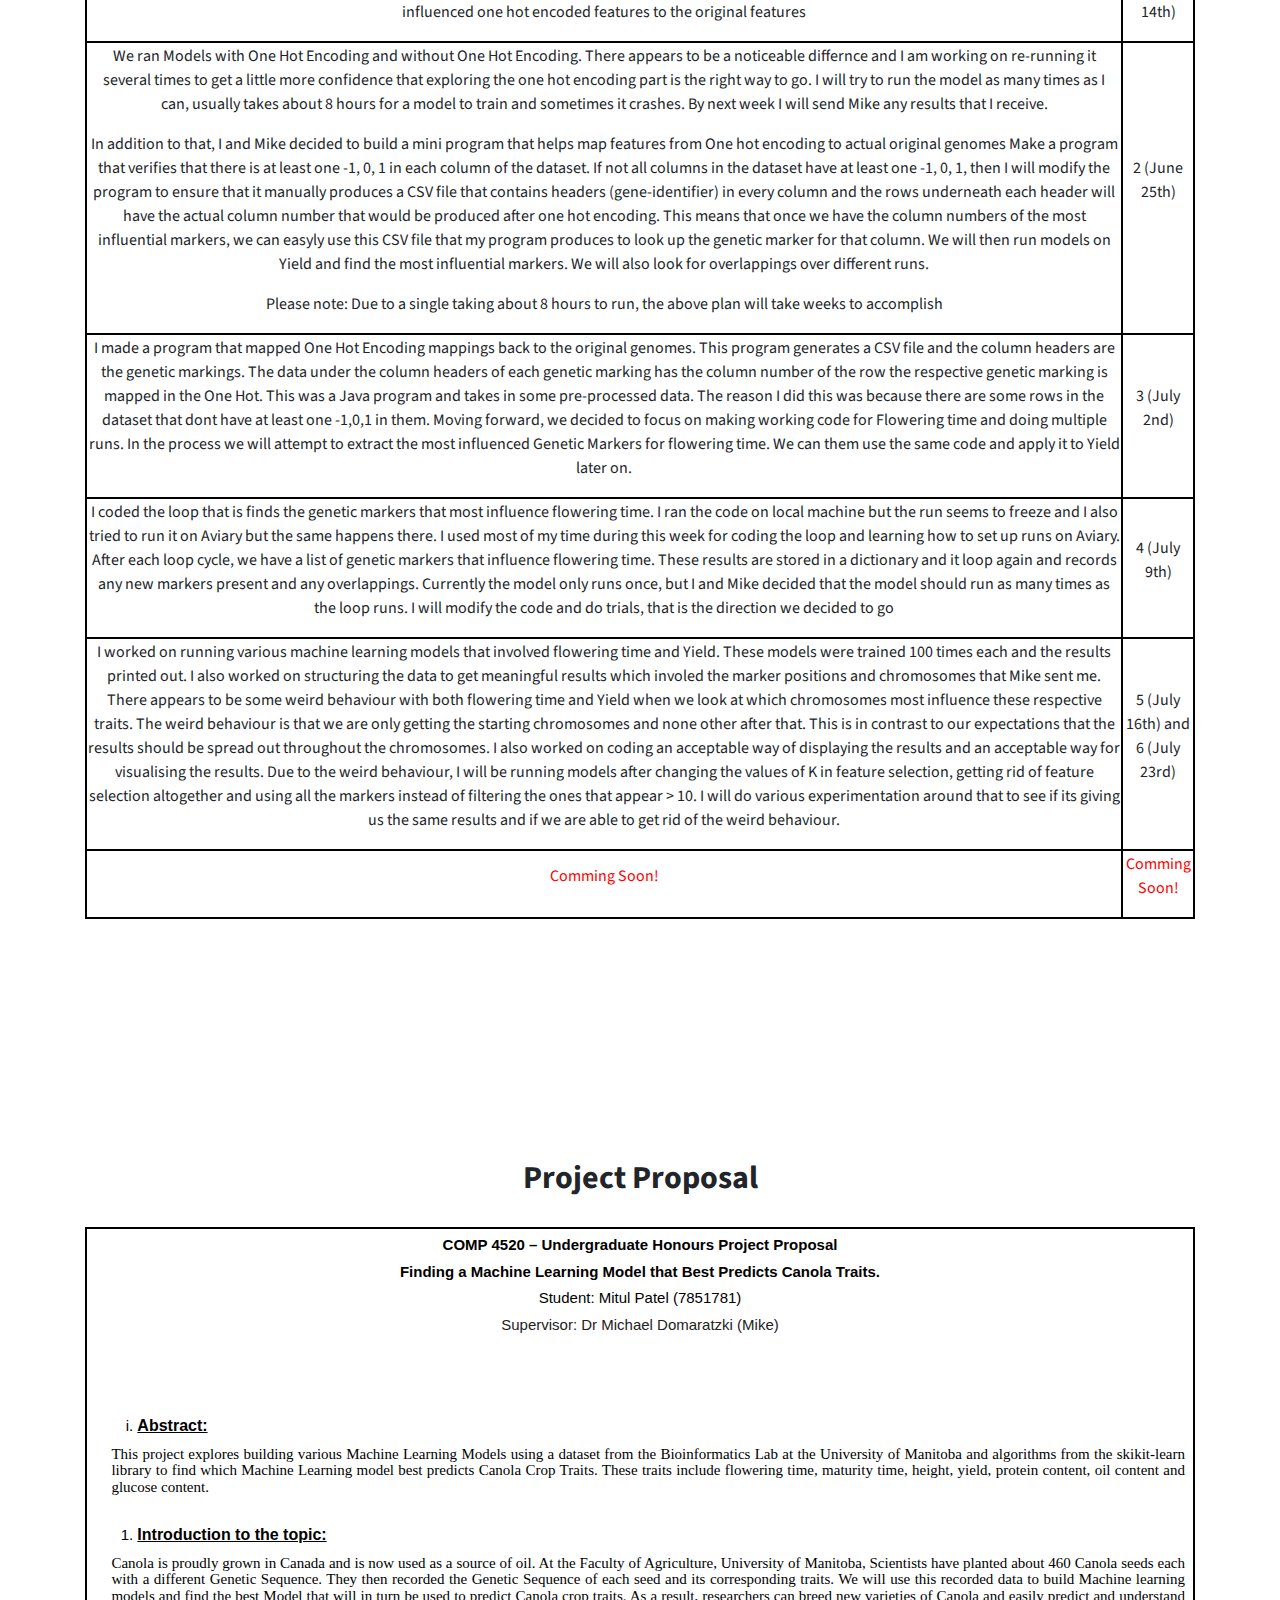
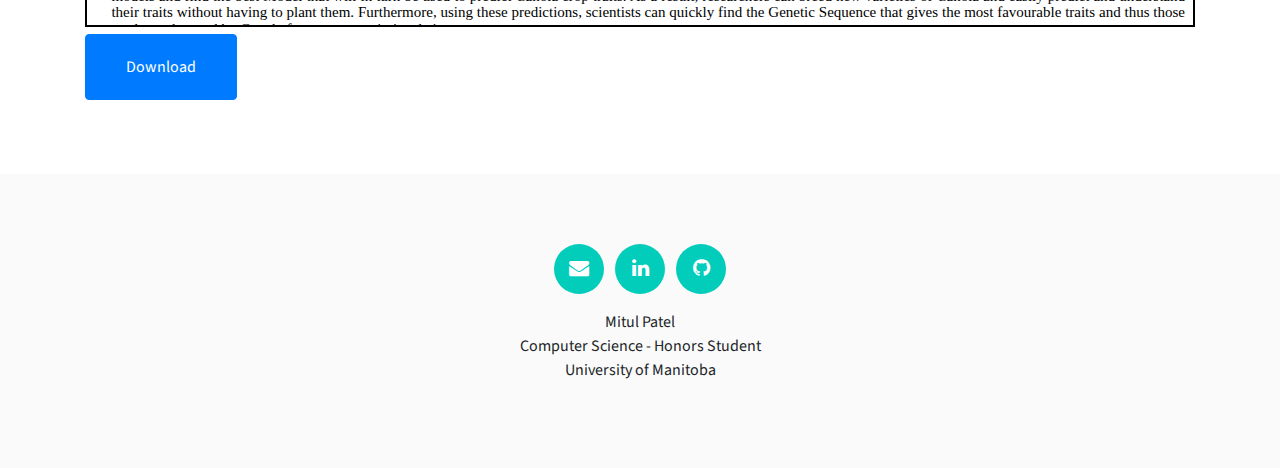
==== commit 71994d28: "Update index.html" ====
--- a/index.html
+++ b/index.html
@@ -145,12 +145,13 @@
             
             <tr>
               <td><p>I worked on running various machine learning models that involved flowering time and Yield. These models were trained 100 times each and the results printed out.
-                I also worked on structuring the data to get meaningful results which involed the marker positions and chromosomes that Mike sent me. There appears to be some wierd 
+                I also worked on structuring the data to get meaningful results which involed the marker positions and chromosomes that Mike sent me. There appears to be some weird 
                 behaviour with both flowering time and Yield when we look at which chromosomes most influence these respective traits. The weird behaviour is that we are only getting the starting
-                chromosomes and none other after that. This is in contrast to our expectations that the results should be spread out throughout the chromosomes. For this reason, I will be running models after 
+                chromosomes and none other after that. This is in contrast to our expectations that the results should be spread out throughout the chromosomes. I also worked on coding an acceptable way of displaying the results and 
+                an acceptable way for visualising the results. Due to the weird behaviour, I will be running models after 
                 changing the values of K in feature selection, getting rid of feature selection altogether and using all the markers instead of filtering the ones that appear > 10. I will do
-                various experimentation around that to see if its giving us the same results and if we are able to get rid of the wierd behaviour.</p></td>
-              <td><p>Comming Soon!</p></td>
+                various experimentation around that to see if its giving us the same results and if we are able to get rid of the weird behaviour.</p></td>
+              <td><p>5 (July 16th) and 6 (July 23rd)</p></td>
             </tr>
             
              <tr>
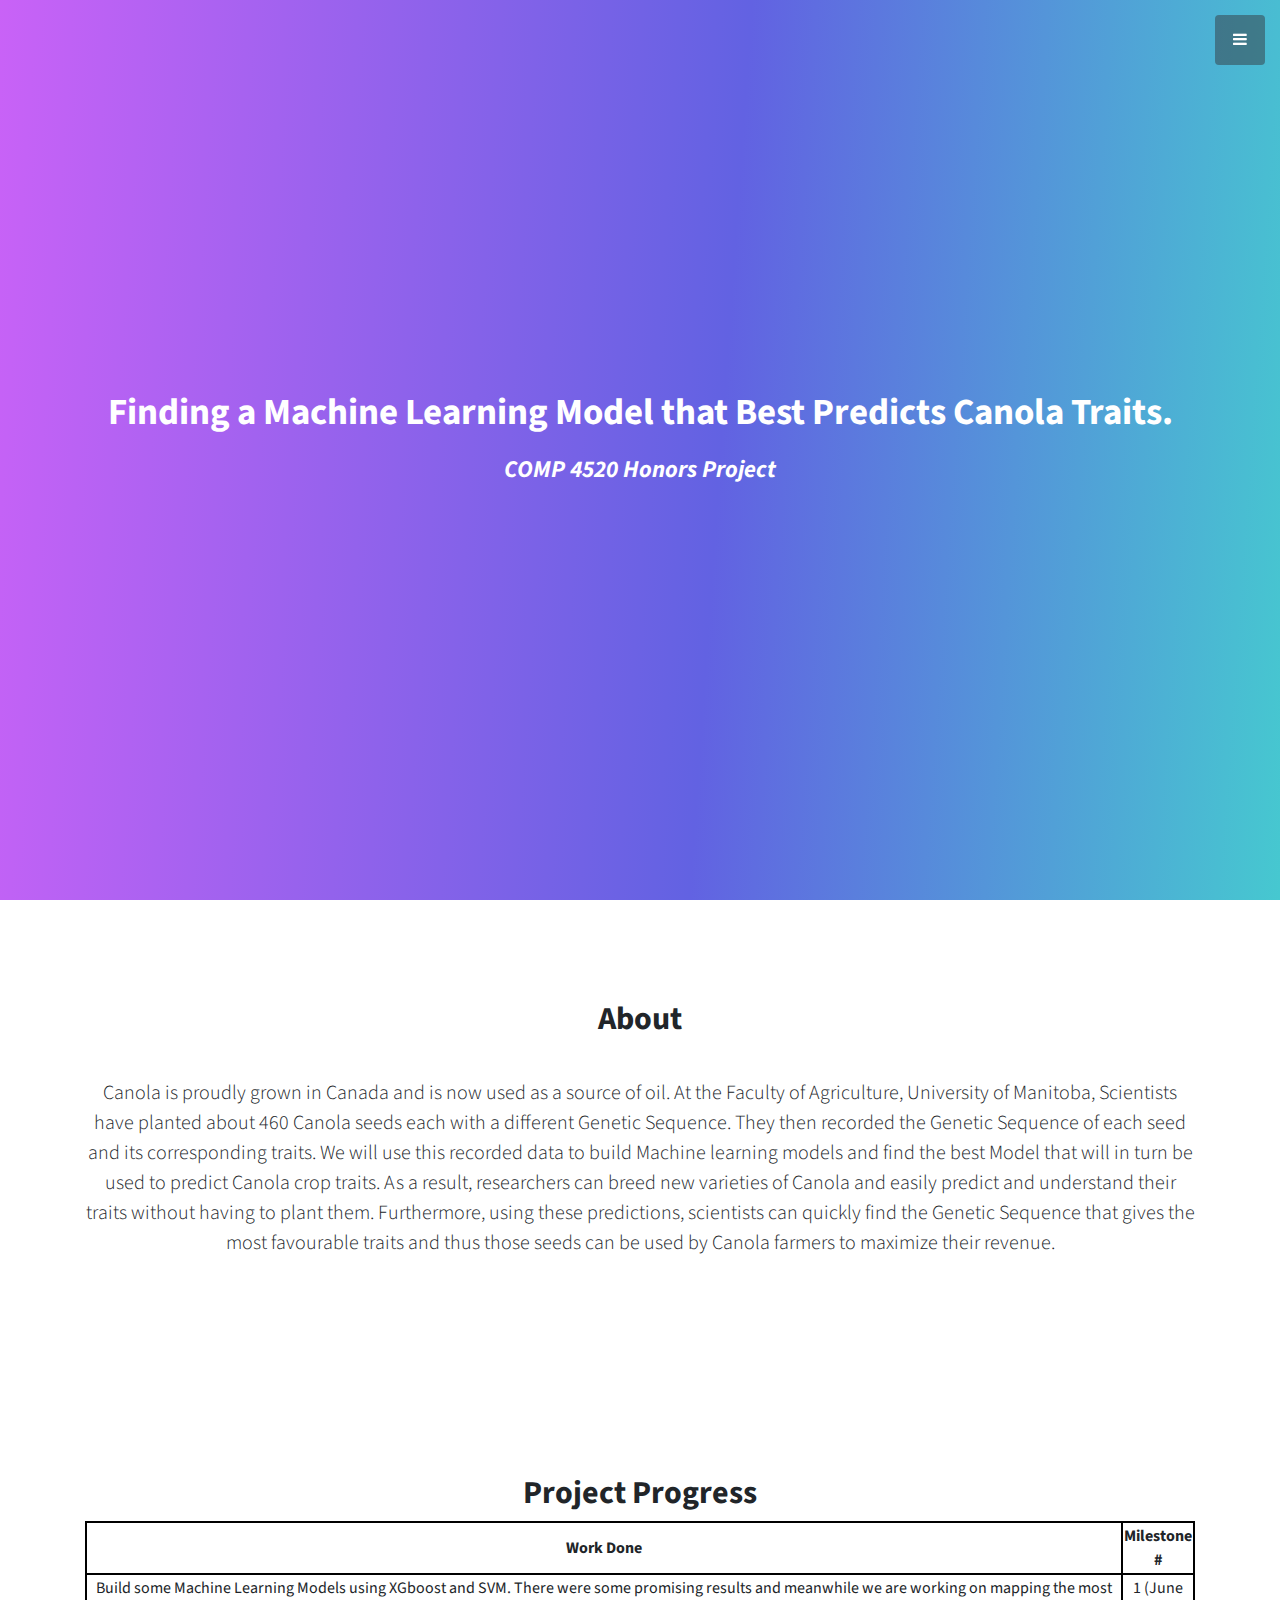
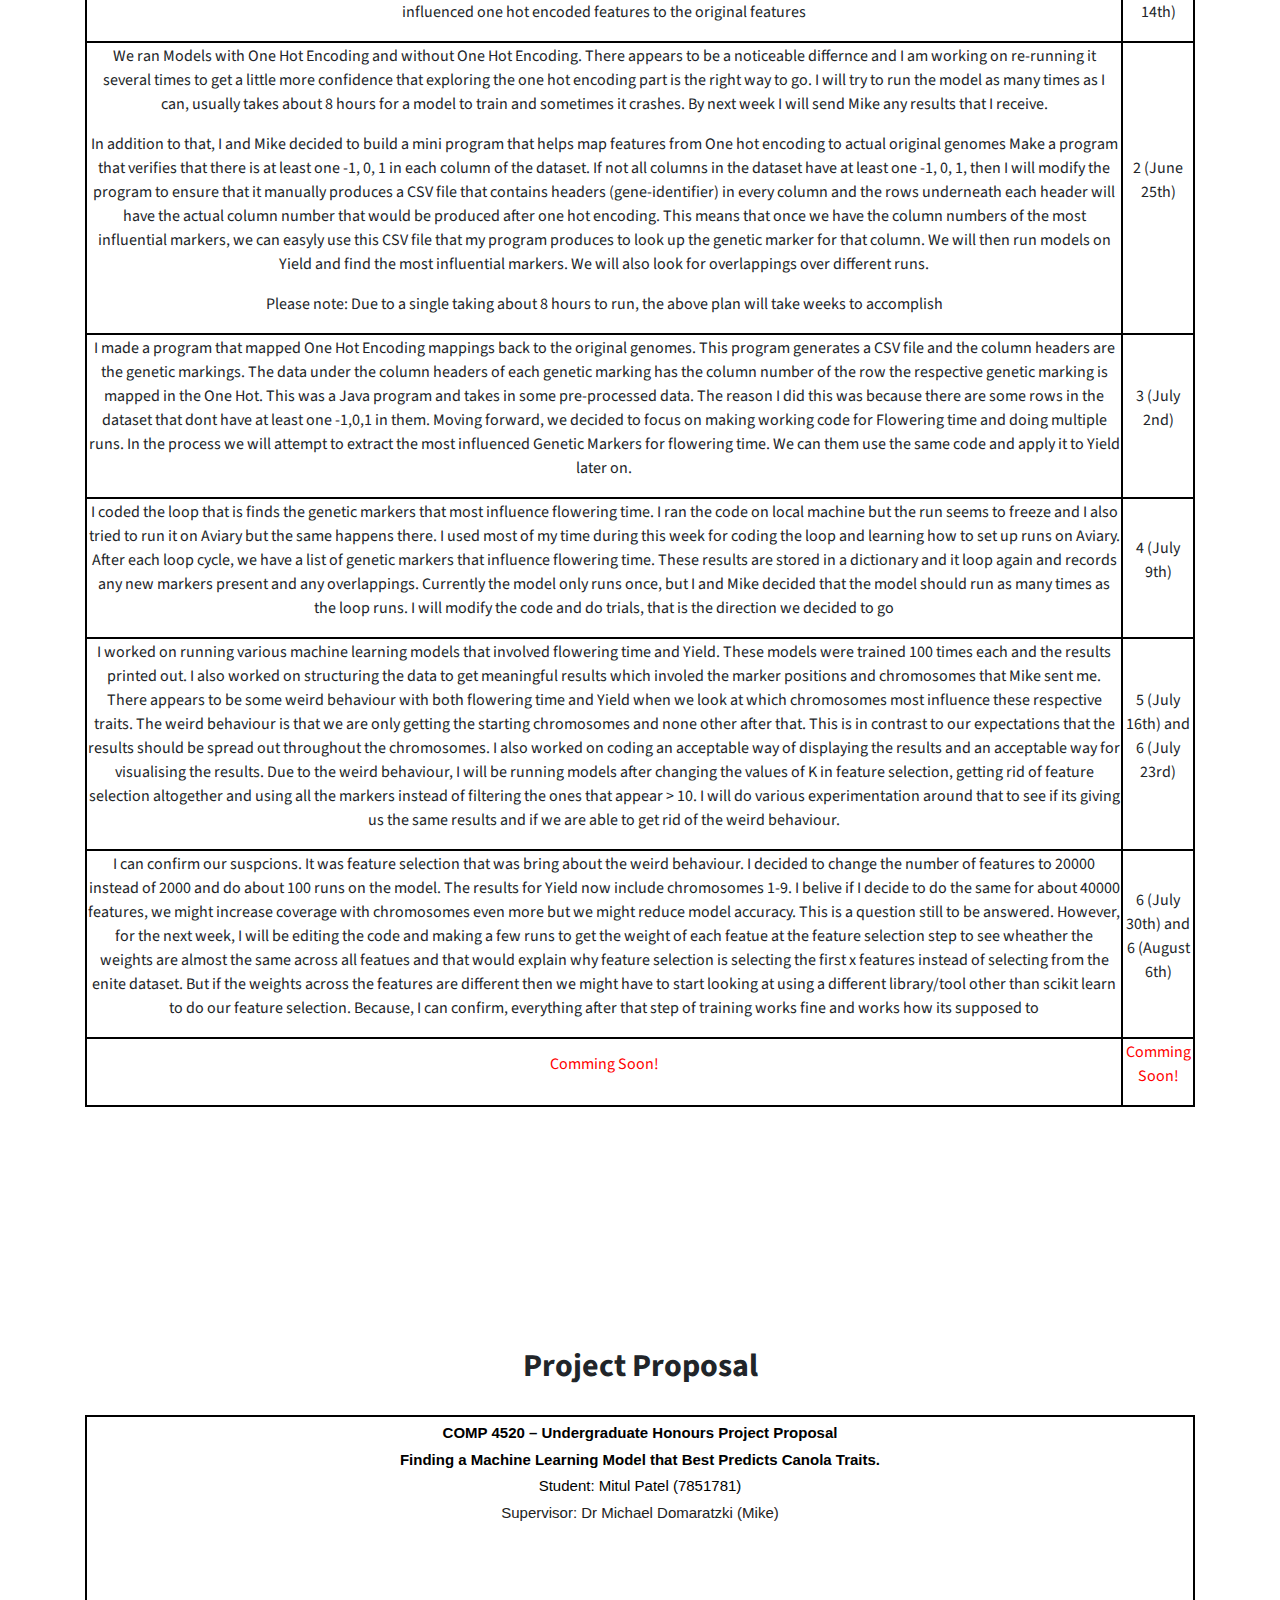
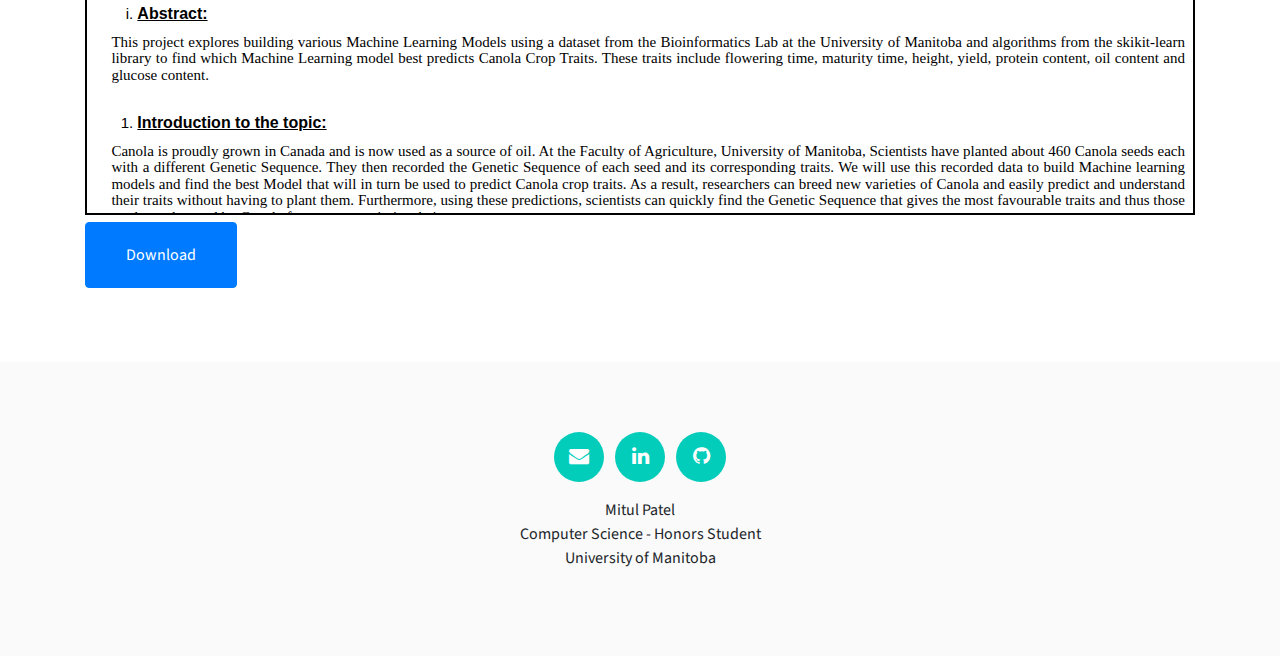
==== commit c31a99ba: "Update index.html" ====
--- a/index.html
+++ b/index.html
@@ -155,6 +155,15 @@
             </tr>
             
              <tr>
+              <td><p>I can confirm our suspcions. It was feature selection that was bring about the weird behaviour. I decided to change the number of features to 20000 instead of 2000 and do about
+                100 runs on the model. The results for Yield now include chromosomes 1-9. I belive if I decide to do the same for about 40000 features, we might increase coverage with chromosomes even more
+                but we might reduce model accuracy. This is a question still to be answered. However, for the next week, I will be editing the code and making a few runs to get the weight of each featue at the feature selection step
+                to see wheather the weights are almost the same across all featues and that would explain why feature selection is selecting the first x features instead of selecting from the enite dataset. But if the weights across the features are different
+                then we might have to start looking at using a different library/tool other than scikit learn to do our feature selection. Because, I can confirm, everything after that step of training works fine and works how its supposed to </p></td>
+              <td><p>6 (July 30th) and 6 (August 6th)</p></td>
+            </tr>
+            
+            <tr>
               <td><p style="color:red" >Comming Soon!</p></td>
               <td><p style="color:red" >Comming Soon!</p></td>
             </tr>
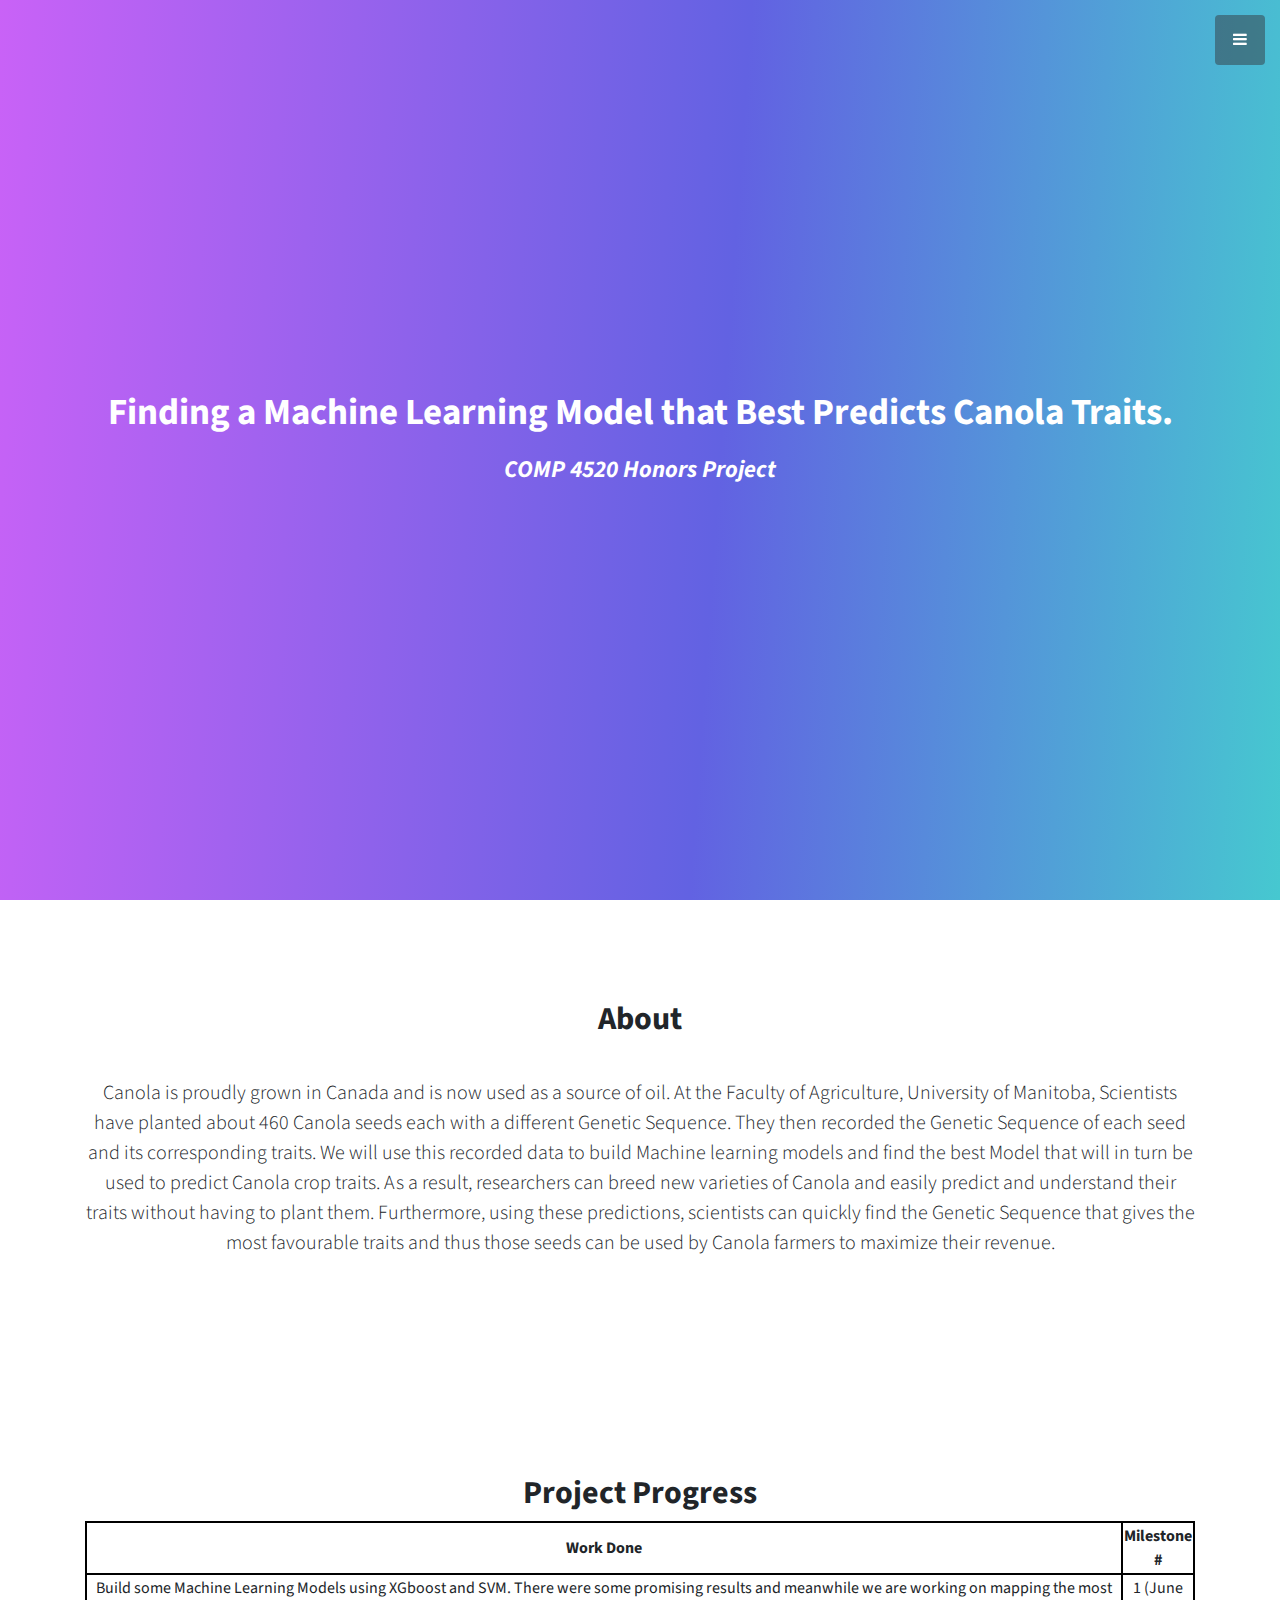
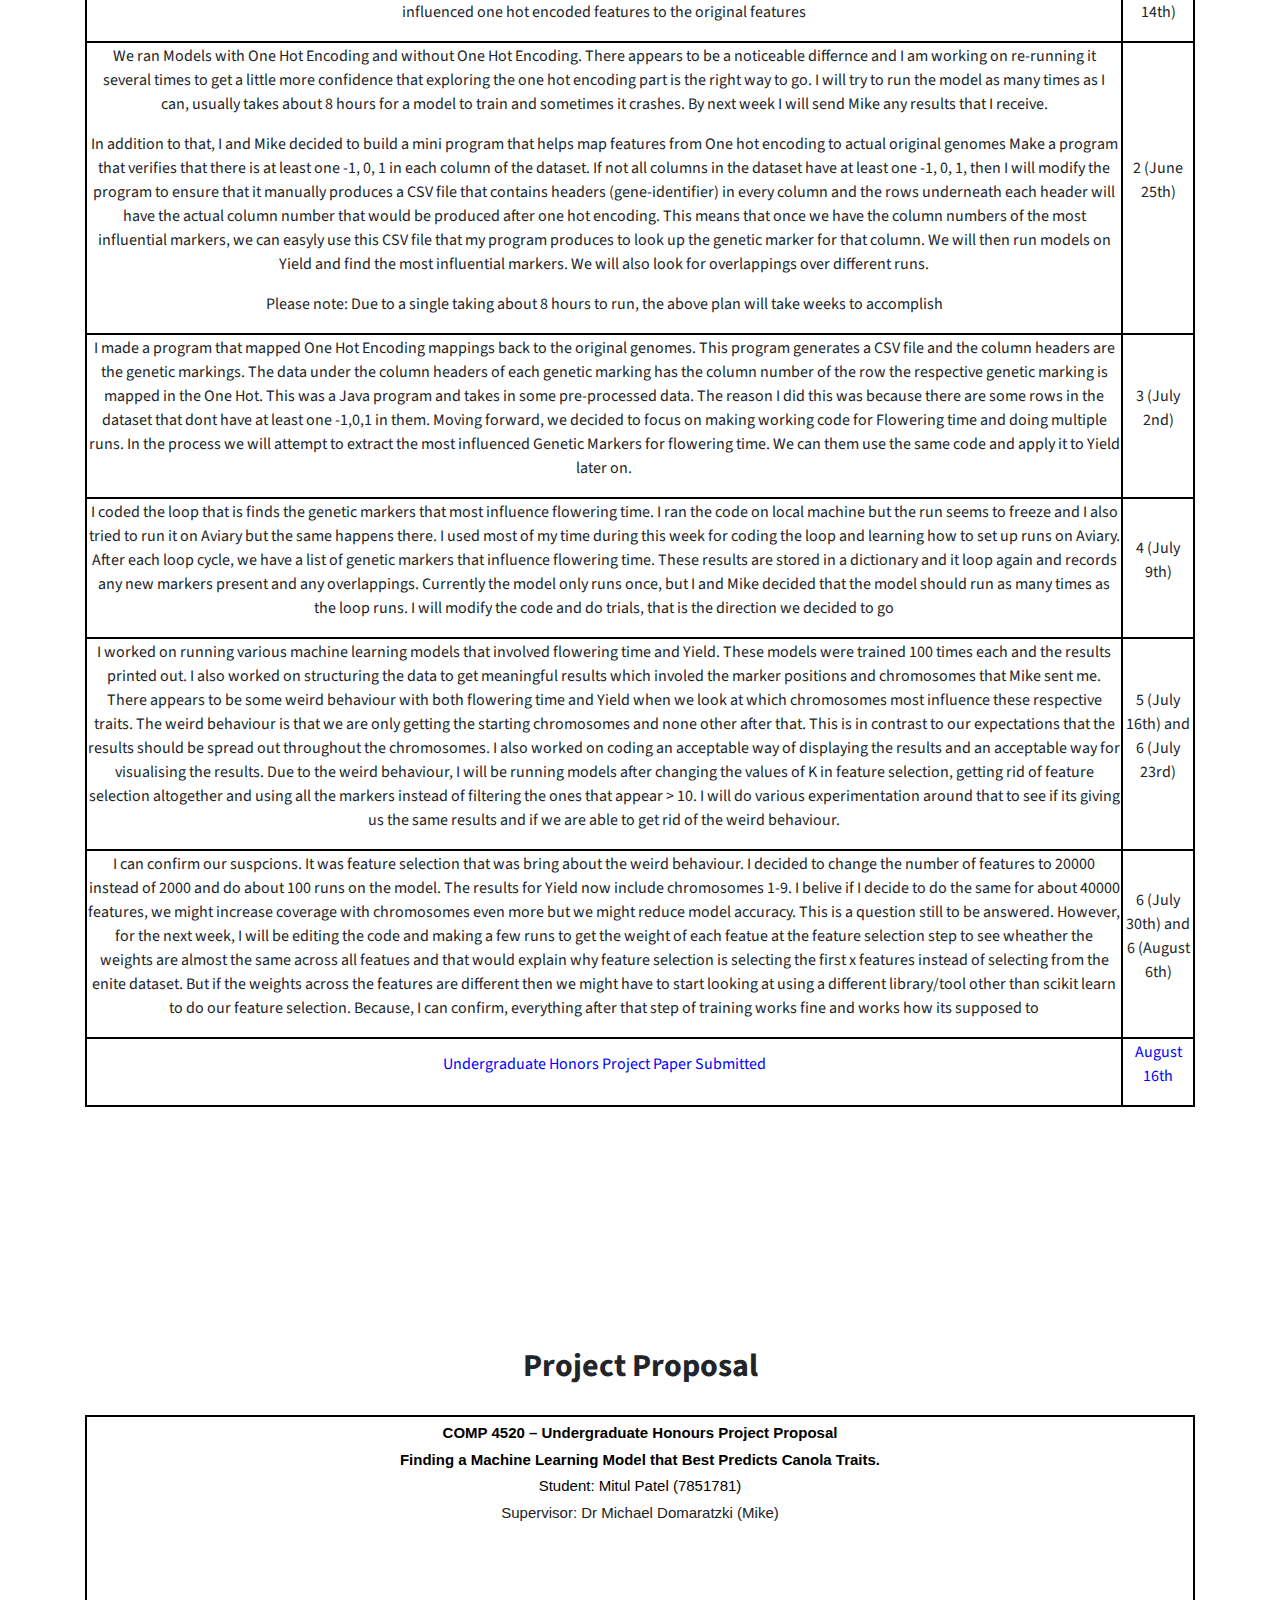
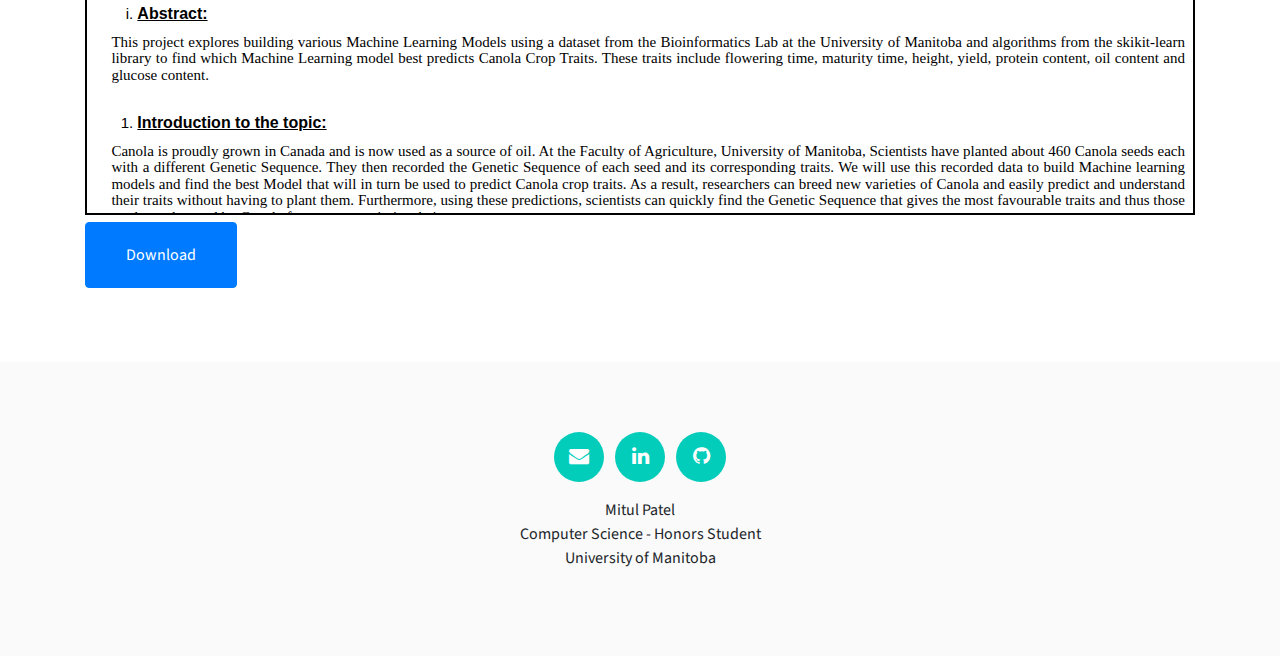
==== commit fa822d72: "Update index.html" ====
--- a/index.html
+++ b/index.html
@@ -164,8 +164,8 @@
             </tr>
             
             <tr>
-              <td><p style="color:red" >Comming Soon!</p></td>
-              <td><p style="color:red" >Comming Soon!</p></td>
+              <td><p style="color:blue" >Undergraduate Honors Project Paper Submitted</p></td>
+              <td><p style="color:blue" >August 16th</p></td>
             </tr>
 
           </table>
